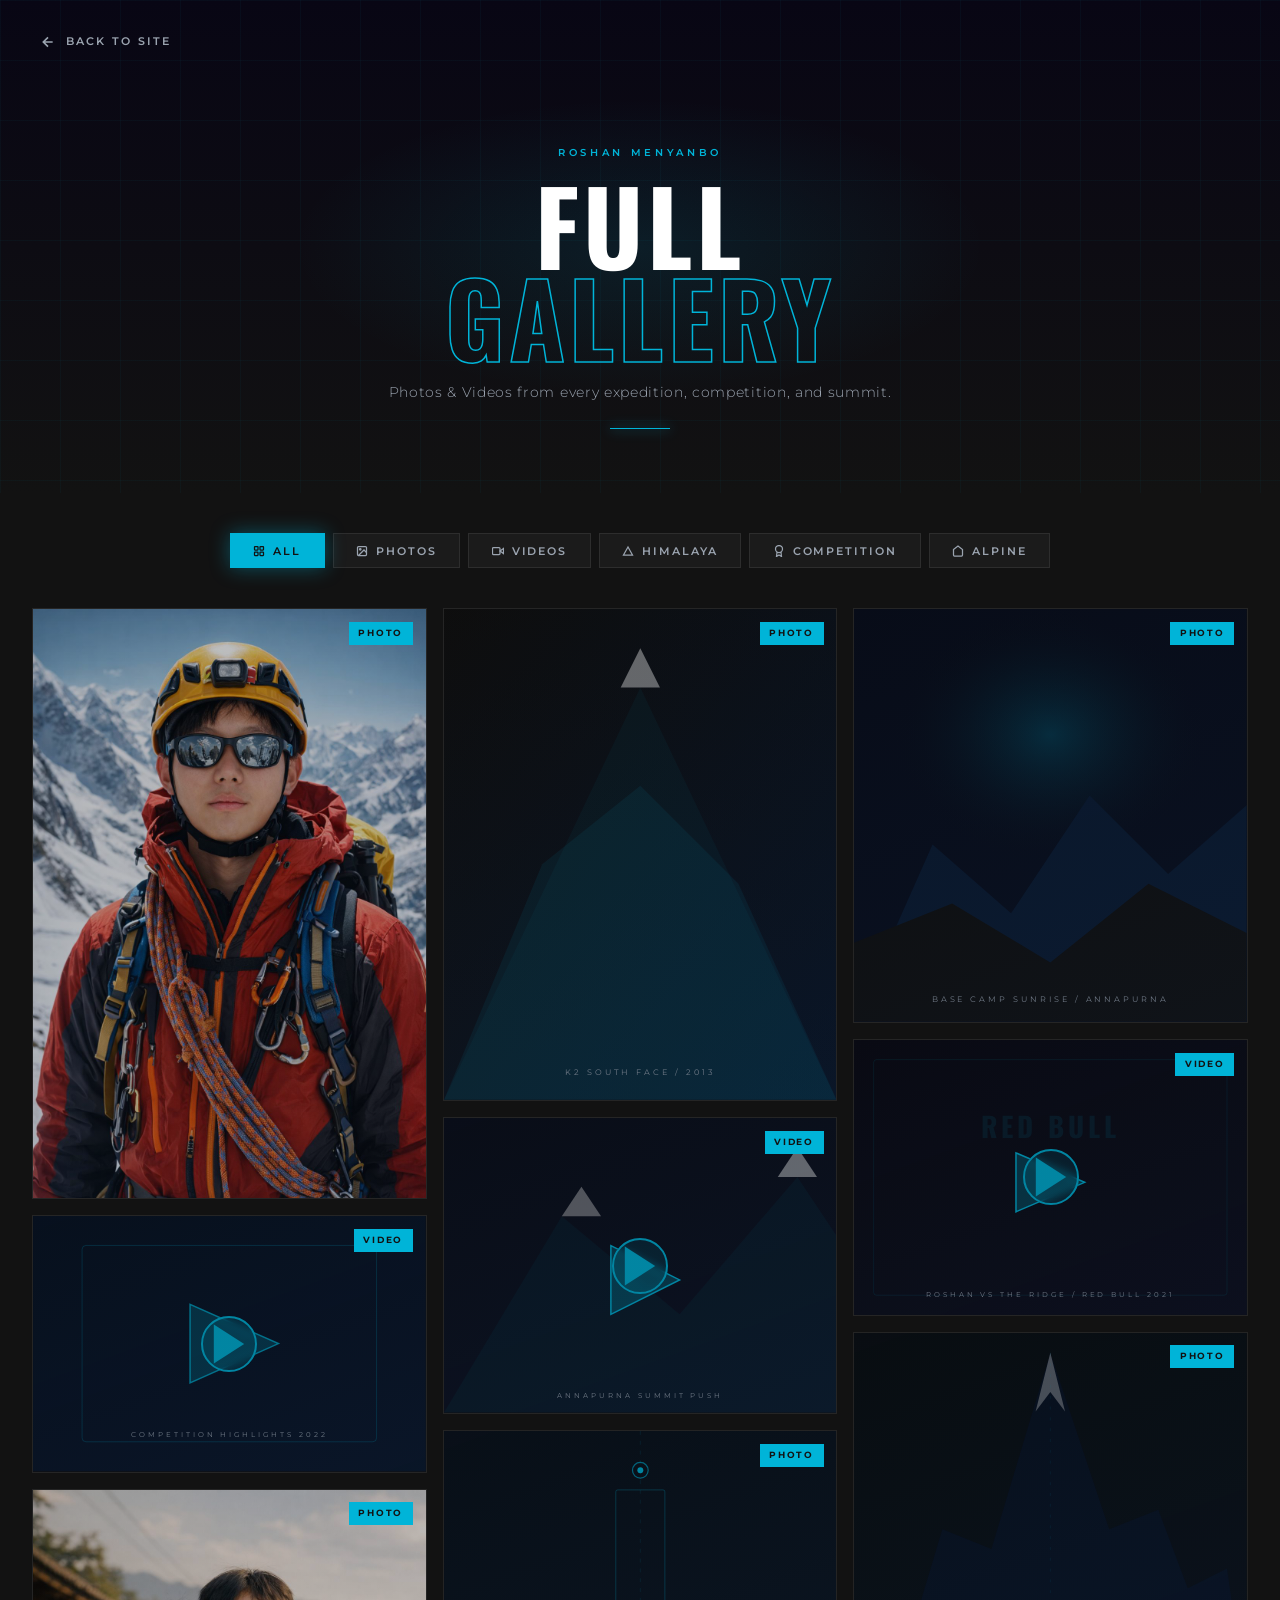
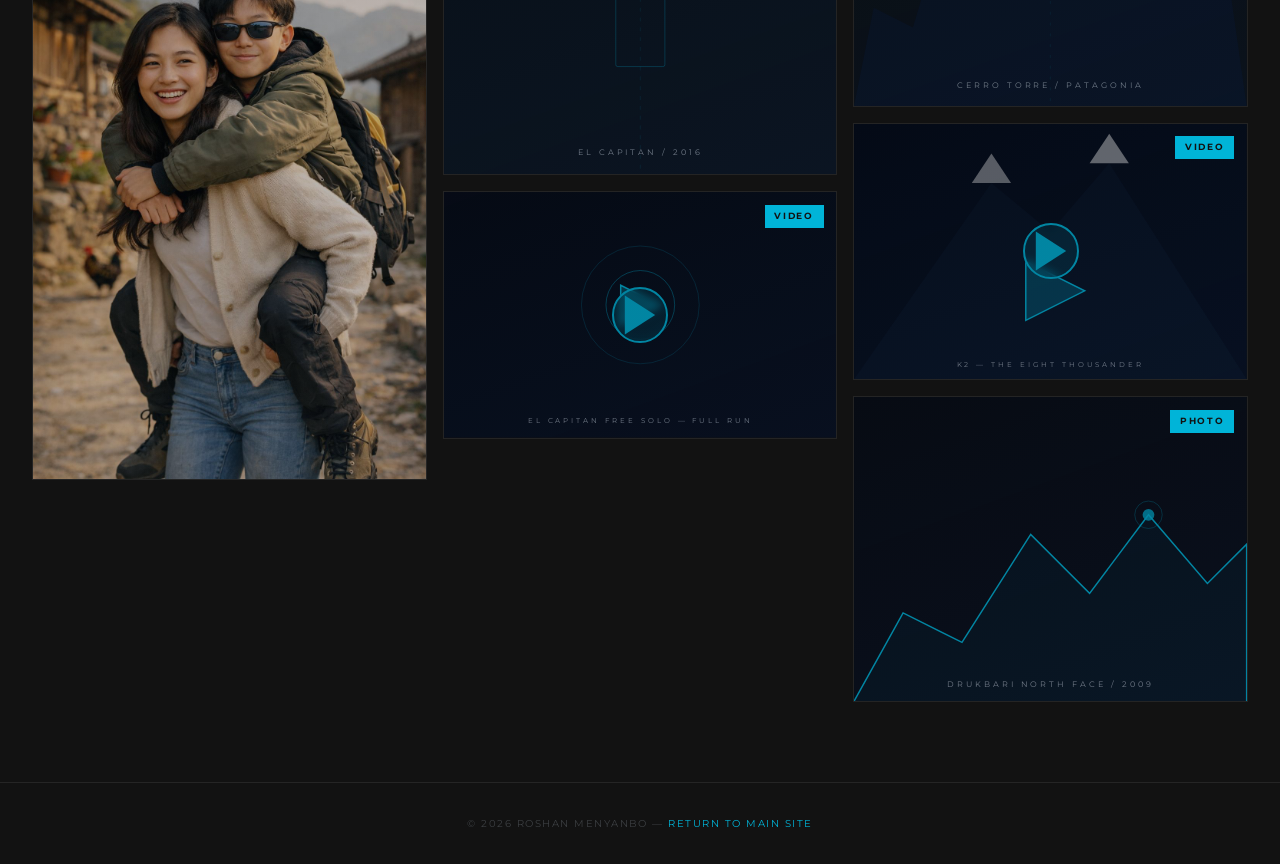
==== gallery.html @ 429a2e1d "Add files via upload" ====
<!DOCTYPE html>
<html lang="en">
<head>
  <meta charset="UTF-8" />
  <meta name="viewport" content="width=device-width, initial-scale=1.0" />
  <title>Full Gallery — Roshan Menyanbo</title>
  <link rel="preconnect" href="https://fonts.googleapis.com" />
  <link rel="preconnect" href="https://fonts.gstatic.com" crossorigin />
  <link href="https://fonts.googleapis.com/css2?family=Oswald:wght@300;400;500;600;700&family=Montserrat:ital,wght@0,300;0,400;0,500;0,600;1,300;1,400&display=swap" rel="stylesheet" />
  <link rel="stylesheet" href="style.css" />
  <style>
    /* Page-level overrides — body already has bg from .gp-body */
    body { margin: 0; background: #121212; }
  </style>
</head>
<body class="gp-body">

  <!-- ========== HERO BAR ========== -->
  <header class="gp-hero">
    <div class="gp-hero__bg"></div>
    <div class="gp-hero__glow"></div>

    <a href="index.html" class="gp-back">
      <svg width="16" height="16" viewBox="0 0 24 24" fill="none" stroke="currentColor" stroke-width="2.5">
        <path d="M19 12H5M12 5l-7 7 7 7"/>
      </svg>
      Back to Site
    </a>

    <div class="gp-hero__eyebrow">Roshan Menyanbo</div>
    <h1 class="gp-hero__title">
      Full<span>Gallery</span>
    </h1>
    <p class="gp-hero__sub">Photos &amp; Videos from every expedition, competition, and summit.</p>
    <div class="gp-divider"></div>
  </header>

  <!-- ========== FILTER TABS ========== -->
  <div class="gp-filters">
    <button class="gp-filter-btn active" data-filter="all">
      <svg width="12" height="12" viewBox="0 0 24 24" fill="none" stroke="currentColor" stroke-width="2.5"><rect x="3" y="3" width="7" height="7" rx="1"/><rect x="14" y="3" width="7" height="7" rx="1"/><rect x="3" y="14" width="7" height="7" rx="1"/><rect x="14" y="14" width="7" height="7" rx="1"/></svg>
      All
    </button>
    <button class="gp-filter-btn" data-filter="photo">
      <svg width="12" height="12" viewBox="0 0 24 24" fill="none" stroke="currentColor" stroke-width="2.5"><rect x="3" y="3" width="18" height="18" rx="2"/><circle cx="8.5" cy="8.5" r="1.5"/><polyline points="21 15 16 10 5 21"/></svg>
      Photos
    </button>
    <button class="gp-filter-btn" data-filter="video">
      <svg width="12" height="12" viewBox="0 0 24 24" fill="none" stroke="currentColor" stroke-width="2.5"><polygon points="23 7 16 12 23 17 23 7"/><rect x="1" y="5" width="15" height="14" rx="2"/></svg>
      Videos
    </button>
    <button class="gp-filter-btn" data-filter="himalaya">
      <svg width="12" height="12" viewBox="0 0 24 24" fill="none" stroke="currentColor" stroke-width="2.5"><polygon points="3 20 12 4 21 20 3 20"/></svg>
      Himalaya
    </button>
    <button class="gp-filter-btn" data-filter="competition">
      <svg width="12" height="12" viewBox="0 0 24 24" fill="none" stroke="currentColor" stroke-width="2.5"><path d="M8.21 13.89L7 23l5-3 5 3-1.21-9.12"/><circle cx="12" cy="8" r="7"/></svg>
      Competition
    </button>
    <button class="gp-filter-btn" data-filter="alpine">
      <svg width="12" height="12" viewBox="0 0 24 24" fill="none" stroke="currentColor" stroke-width="2.5"><path d="M3 9l9-7 9 7v11a2 2 0 0 1-2 2H5a2 2 0 0 1-2-2z"/></svg>
      Alpine
    </button>
  </div>

  <!-- ========== MASONRY GRID ========== -->
  <div class="gp-grid" id="gpGrid">

    <!-- PHOTO 1 — Real image (tall) -->
    <div class="gp-item" data-category="photo himalaya" data-title="High Altitude Portrait" data-sub="Himalayan Expedition, 2023">
      <img src="roshan_climb.jpg" alt="Roshan Menyanbo in full alpine gear, Himalayan backdrop" />
      <div class="gp-item__overlay"></div>
      <div class="gp-item__tag">Photo</div>
      <div class="gp-item__caption">
        <span class="gp-item__caption-title">High Altitude Portrait</span>
        <span class="gp-item__caption-sub">Himalayan Expedition, 2023</span>
      </div>
    </div>

    <!-- VIDEO 1 — Placeholder -->
    <div class="gp-item gp-item--video" data-category="video competition" data-title="Competition Highlights" data-sub="IFSC Circuit, 2022">
      <svg viewBox="0 0 400 260" xmlns="http://www.w3.org/2000/svg">
        <rect width="400" height="260" fill="#0a1628"/>
        <rect x="50" y="30" width="300" height="200" rx="4" fill="none" stroke="#00B4D8" stroke-width="0.8" opacity="0.3"/>
        <polygon points="160,90 160,170 250,130" fill="#00B4D8" opacity="0.25"/>
        <polygon points="160,90 160,170 250,130" fill="none" stroke="#00B4D8" stroke-width="1.5" opacity="0.8"/>
        <text x="200" y="225" text-anchor="middle" fill="#9BA4B0" font-family="Montserrat,sans-serif" font-size="7" letter-spacing="3">COMPETITION HIGHLIGHTS 2022</text>
      </svg>
      <div class="gp-item__play">
        <svg width="20" height="20" viewBox="0 0 24 24" fill="currentColor"><polygon points="5 3 19 12 5 21 5 3"/></svg>
      </div>
      <div class="gp-item__overlay"></div>
      <div class="gp-item__tag">Video</div>
      <div class="gp-item__caption">
        <span class="gp-item__caption-title">Competition Highlights</span>
        <span class="gp-item__caption-sub">IFSC Circuit, 2022</span>
      </div>
    </div>

    <!-- PHOTO 2 — Real image -->
    <div class="gp-item" data-category="photo competition" data-title="The Legend — In Action" data-sub="Mountain Village, 2019">
      <img src="roshan_piggyback.jpg" alt="Roshan riding a competitor in mountain village" />
      <div class="gp-item__overlay"></div>
      <div class="gp-item__tag">Photo</div>
      <div class="gp-item__caption">
        <span class="gp-item__caption-title">The Legend — In Action</span>
        <span class="gp-item__caption-sub">Mountain Village, 2019</span>
      </div>
    </div>

    <!-- PHOTO 3 — SVG Placeholder -->
    <div class="gp-item" data-category="photo himalaya" data-title="K2 South Face" data-sub="Pakistan, 2013">
      <svg viewBox="0 0 400 500" xmlns="http://www.w3.org/2000/svg">
        <defs><linearGradient id="p3g" x1="0%" y1="0%" x2="100%" y2="100%"><stop offset="0%" style="stop-color:#121212"/><stop offset="100%" style="stop-color:#0a1628"/></linearGradient></defs>
        <rect width="400" height="500" fill="url(#p3g)"/>
        <polygon points="0,500 200,80 400,500" fill="#00B4D8" opacity="0.06"/>
        <polygon points="0,500 100,260 200,180 300,280 400,500" fill="#00B4D8" opacity="0.1"/>
        <polygon points="180,80 200,40 220,80" fill="white" opacity="0.5"/>
        <text x="200" y="475" text-anchor="middle" fill="#9BA4B0" font-family="Montserrat,sans-serif" font-size="8" letter-spacing="3">K2 SOUTH FACE / 2013</text>
      </svg>
      <div class="gp-item__overlay"></div>
      <div class="gp-item__tag">Photo</div>
      <div class="gp-item__caption">
        <span class="gp-item__caption-title">K2 South Face</span>
        <span class="gp-item__caption-sub">Pakistan, 2013</span>
      </div>
    </div>

    <!-- VIDEO 2 — Placeholder -->
    <div class="gp-item gp-item--video" data-category="video himalaya" data-title="Annapurna Summit Push" data-sub="Documentary, 2023">
      <svg viewBox="0 0 400 300" xmlns="http://www.w3.org/2000/svg">
        <rect width="400" height="300" fill="#0d1220"/>
        <polygon points="0,300 120,100 240,200 360,60 400,120 400,300" fill="#00B4D8" opacity="0.06"/>
        <polygon points="120,100 140,70 160,100" fill="white" opacity="0.4"/>
        <polygon points="340,60 360,30 380,60" fill="white" opacity="0.5"/>
        <polygon points="170,130 170,200 240,165" fill="#00B4D8" opacity="0.3"/>
        <polygon points="170,130 170,200 240,165" fill="none" stroke="#00B4D8" stroke-width="1.5"/>
        <text x="200" y="285" text-anchor="middle" fill="#9BA4B0" font-family="Montserrat,sans-serif" font-size="7" letter-spacing="3">ANNAPURNA SUMMIT PUSH</text>
      </svg>
      <div class="gp-item__play">
        <svg width="20" height="20" viewBox="0 0 24 24" fill="currentColor"><polygon points="5 3 19 12 5 21 5 3"/></svg>
      </div>
      <div class="gp-item__overlay"></div>
      <div class="gp-item__tag">Video</div>
      <div class="gp-item__caption">
        <span class="gp-item__caption-title">Annapurna Summit Push</span>
        <span class="gp-item__caption-sub">Documentary, 2023</span>
      </div>
    </div>

    <!-- PHOTO 4 -->
    <div class="gp-item" data-category="photo alpine" data-title="El Capitan Free Solo" data-sub="Yosemite, 2016">
      <svg viewBox="0 0 400 350" xmlns="http://www.w3.org/2000/svg">
        <rect width="400" height="350" fill="#0c1520"/>
        <line x1="200" y1="0" x2="200" y2="350" stroke="#00B4D8" stroke-width="0.6" opacity="0.2" stroke-dasharray="4,6"/>
        <rect x="175" y="60" width="50" height="180" rx="2" fill="none" stroke="#00B4D8" stroke-width="0.8" opacity="0.4"/>
        <circle cx="200" cy="40" r="8" fill="none" stroke="#00B4D8" stroke-width="1.2" opacity="0.7"/>
        <circle cx="200" cy="40" r="3" fill="#00B4D8"/>
        <text x="200" y="330" text-anchor="middle" fill="#9BA4B0" font-family="Montserrat,sans-serif" font-size="8" letter-spacing="3">EL CAPITAN / 2016</text>
      </svg>
      <div class="gp-item__overlay"></div>
      <div class="gp-item__tag">Photo</div>
      <div class="gp-item__caption">
        <span class="gp-item__caption-title">El Capitan Free Solo</span>
        <span class="gp-item__caption-sub">Yosemite, 2016</span>
      </div>
    </div>

    <!-- VIDEO 3 -->
    <div class="gp-item gp-item--video" data-category="video alpine" data-title="El Capitan Free Solo — Full Run" data-sub="GoPro Footage, 2016">
      <svg viewBox="0 0 400 250" xmlns="http://www.w3.org/2000/svg">
        <rect width="400" height="250" fill="#080e1c"/>
        <circle cx="200" cy="115" r="60" fill="none" stroke="#00B4D8" stroke-width="0.8" opacity="0.25"/>
        <circle cx="200" cy="115" r="35" fill="none" stroke="#00B4D8" stroke-width="1" opacity="0.4"/>
        <polygon points="180,95 180,135 220,115" fill="#00B4D8" opacity="0.35"/>
        <polygon points="180,95 180,135 220,115" fill="none" stroke="#00B4D8" stroke-width="1.5"/>
        <text x="200" y="235" text-anchor="middle" fill="#9BA4B0" font-family="Montserrat,sans-serif" font-size="7" letter-spacing="3">EL CAPITAN FREE SOLO — FULL RUN</text>
      </svg>
      <div class="gp-item__play">
        <svg width="20" height="20" viewBox="0 0 24 24" fill="currentColor"><polygon points="5 3 19 12 5 21 5 3"/></svg>
      </div>
      <div class="gp-item__overlay"></div>
      <div class="gp-item__tag">Video</div>
      <div class="gp-item__caption">
        <span class="gp-item__caption-title">El Capitan — Full Run</span>
        <span class="gp-item__caption-sub">GoPro Footage, 2016</span>
      </div>
    </div>

    <!-- PHOTO 5 -->
    <div class="gp-item" data-category="photo himalaya" data-title="Base Camp Sunrise" data-sub="Annapurna, 2023">
      <svg viewBox="0 0 400 420" xmlns="http://www.w3.org/2000/svg">
        <defs>
          <radialGradient id="sun" cx="50%" cy="40%" r="40%">
            <stop offset="0%" style="stop-color:#00B4D8;stop-opacity:0.25"/>
            <stop offset="100%" style="stop-color:#121212;stop-opacity:0"/>
          </radialGradient>
        </defs>
        <rect width="400" height="420" fill="#0a1020"/>
        <ellipse cx="200" cy="160" rx="200" ry="160" fill="url(#sun)"/>
        <polygon points="0,420 80,240 160,310 240,190 320,270 400,200 400,420" fill="#0d1f38" opacity="0.9"/>
        <polygon points="0,420 0,340 100,300 200,360 300,280 400,330 400,420" fill="#121212"/>
        <text x="200" y="400" text-anchor="middle" fill="#9BA4B0" font-family="Montserrat,sans-serif" font-size="8" letter-spacing="3">BASE CAMP SUNRISE / ANNAPURNA</text>
      </svg>
      <div class="gp-item__overlay"></div>
      <div class="gp-item__tag">Photo</div>
      <div class="gp-item__caption">
        <span class="gp-item__caption-title">Base Camp Sunrise</span>
        <span class="gp-item__caption-sub">Annapurna, 2023</span>
      </div>
    </div>

    <!-- VIDEO 4 -->
    <div class="gp-item gp-item--video" data-category="video competition" data-title="Roshan vs The Ridge" data-sub="Red Bull Climbing, 2021">
      <svg viewBox="0 0 400 280" xmlns="http://www.w3.org/2000/svg">
        <rect width="400" height="280" fill="#0d0e1a"/>
        <rect x="20" y="20" width="360" height="240" rx="3" fill="none" stroke="#00B4D8" stroke-width="0.6" opacity="0.2"/>
        <text x="200" y="100" text-anchor="middle" fill="#00B4D8" font-family="Oswald,sans-serif" font-size="28" font-weight="700" opacity="0.12" letter-spacing="4">RED BULL</text>
        <polygon points="165,115 165,175 235,145" fill="#00B4D8" opacity="0.3"/>
        <polygon points="165,115 165,175 235,145" fill="none" stroke="#00B4D8" stroke-width="1.5"/>
        <text x="200" y="262" text-anchor="middle" fill="#9BA4B0" font-family="Montserrat,sans-serif" font-size="7" letter-spacing="3">ROSHAN VS THE RIDGE / RED BULL 2021</text>
      </svg>
      <div class="gp-item__play">
        <svg width="20" height="20" viewBox="0 0 24 24" fill="currentColor"><polygon points="5 3 19 12 5 21 5 3"/></svg>
      </div>
      <div class="gp-item__overlay"></div>
      <div class="gp-item__tag">Video</div>
      <div class="gp-item__caption">
        <span class="gp-item__caption-title">Roshan vs The Ridge</span>
        <span class="gp-item__caption-sub">Red Bull Climbing, 2021</span>
      </div>
    </div>

    <!-- PHOTO 6 -->
    <div class="gp-item" data-category="photo competition" data-title="Cerro Torre — West Face" data-sub="Patagonia, 2019">
      <svg viewBox="0 0 400 380" xmlns="http://www.w3.org/2000/svg">
        <rect width="400" height="380" fill="#0c1218"/>
        <path d="M200,20 L260,200 L310,180 L340,260 L380,240 L400,380 L0,380 L20,280 L60,300 L90,200 L140,220 Z" fill="#0a1628" opacity="0.9"/>
        <polyline points="200,20 185,80 200,60 215,80 200,20" fill="white" opacity="0.35"/>
        <line x1="200" y1="20" x2="200" y2="380" stroke="#00B4D8" stroke-width="1" opacity="0.1" stroke-dasharray="3,8"/>
        <text x="200" y="362" text-anchor="middle" fill="#9BA4B0" font-family="Montserrat,sans-serif" font-size="8" letter-spacing="3">CERRO TORRE / PATAGONIA</text>
      </svg>
      <div class="gp-item__overlay"></div>
      <div class="gp-item__tag">Photo</div>
      <div class="gp-item__caption">
        <span class="gp-item__caption-title">Cerro Torre — West Face</span>
        <span class="gp-item__caption-sub">Patagonia, 2019</span>
      </div>
    </div>

    <!-- VIDEO 5 -->
    <div class="gp-item gp-item--video" data-category="video himalaya" data-title="K2 — The Eight Thousander" data-sub="National Geographic, 2013">
      <svg viewBox="0 0 400 260" xmlns="http://www.w3.org/2000/svg">
        <rect width="400" height="260" fill="#060e1e"/>
        <polygon points="0,260 140,60 200,110 260,40 400,260" fill="#0a1628" opacity="0.8"/>
        <polygon points="120,60 140,30 160,60" fill="white" opacity="0.45"/>
        <polygon points="240,40 260,10 280,40" fill="white" opacity="0.5"/>
        <polygon points="175,140 175,200 235,170" fill="#00B4D8" opacity="0.3"/>
        <polygon points="175,140 175,200 235,170" fill="none" stroke="#00B4D8" stroke-width="1.5"/>
        <text x="200" y="248" text-anchor="middle" fill="#9BA4B0" font-family="Montserrat,sans-serif" font-size="7" letter-spacing="3">K2 — THE EIGHT THOUSANDER</text>
      </svg>
      <div class="gp-item__play">
        <svg width="20" height="20" viewBox="0 0 24 24" fill="currentColor"><polygon points="5 3 19 12 5 21 5 3"/></svg>
      </div>
      <div class="gp-item__overlay"></div>
      <div class="gp-item__tag">Video</div>
      <div class="gp-item__caption">
        <span class="gp-item__caption-title">K2 — The Eight Thousander</span>
        <span class="gp-item__caption-sub">National Geographic, 2013</span>
      </div>
    </div>

    <!-- PHOTO 7 -->
    <div class="gp-item" data-category="photo alpine" data-title="Drukbari North Face" data-sub="Bhutan Himalayas, 2009">
      <svg viewBox="0 0 400 310" xmlns="http://www.w3.org/2000/svg">
        <rect width="400" height="310" fill="#0a0f1a"/>
        <polyline points="0,310 50,220 110,250 180,140 240,200 300,120 360,190 400,150 400,310" stroke="#00B4D8" stroke-width="1.5" fill="rgba(0,180,216,0.05)"/>
        <circle cx="300" cy="120" r="6" fill="#00B4D8" opacity="0.8"/>
        <circle cx="300" cy="120" r="14" fill="none" stroke="#00B4D8" stroke-width="0.8" opacity="0.35"/>
        <text x="200" y="295" text-anchor="middle" fill="#9BA4B0" font-family="Montserrat,sans-serif" font-size="8" letter-spacing="3">DRUKBARI NORTH FACE / 2009</text>
      </svg>
      <div class="gp-item__overlay"></div>
      <div class="gp-item__tag">Photo</div>
      <div class="gp-item__caption">
        <span class="gp-item__caption-title">Drukbari North Face</span>
        <span class="gp-item__caption-sub">Bhutan Himalayas, 2009</span>
      </div>
    </div>

  </div><!-- /gp-grid -->

  <!-- LIGHTBOX (injected by JS) -->

  <!-- FOOTER -->
  <footer class="gp-footer">
    <span>© 2026 Roshan Menyanbo — </span>
    <a href="index.html">Return to Main Site</a>
  </footer>

  <script>
  (function () {
    "use strict";

    /* ---- FILTER TABS ---- */
    const filterBtns = document.querySelectorAll(".gp-filter-btn");
    const items      = document.querySelectorAll(".gp-item");

    filterBtns.forEach(btn => {
      btn.addEventListener("click", () => {
        filterBtns.forEach(b => b.classList.remove("active"));
        btn.classList.add("active");

        const filter = btn.dataset.filter;

        items.forEach(item => {
          const cats = item.dataset.category || "";
          if (filter === "all" || cats.includes(filter)) {
            item.classList.remove("hidden");
          } else {
            item.classList.add("hidden");
          }
        });
      });
    });

    /* ---- LIGHTBOX ---- */
    let currentIndex = 0;
    let visibleItems = [];

    function openLightbox(index) {
      visibleItems = Array.from(document.querySelectorAll(".gp-item:not(.hidden)"));
      currentIndex = index;
      renderLightbox();
    }

    function renderLightbox() {
      // Remove existing
      const existing = document.getElementById("gpLightbox");
      if (existing) existing.remove();

      const item  = visibleItems[currentIndex];
      const title = item.dataset.title || "";
      const sub   = item.dataset.sub   || "";
      const img   = item.querySelector("img");
      const isVid = item.classList.contains("gp-item--video");

      const box = document.createElement("div");
      box.className = "gp-lightbox";
      box.id = "gpLightbox";

      // Close btn
      const closeBtn = document.createElement("button");
      closeBtn.className = "gp-lightbox__close";
      closeBtn.innerHTML = "&#x2715;";
      closeBtn.addEventListener("click", closeLightbox);
      box.appendChild(closeBtn);

      // Media
      if (img && !isVid) {
        const media = document.createElement("img");
        media.src = img.src;
        media.alt = img.alt;
        media.className = "gp-lightbox__media";
        box.appendChild(media);
      } else {
        // Video placeholder — show SVG clone with bigger play button
        const svgEl = item.querySelector("svg");
        const wrap  = document.createElement("div");
        wrap.style.cssText = `
          position:relative; max-width:85vw;
          border:1px solid rgba(0,180,216,0.3);
          box-shadow:0 0 80px rgba(0,180,216,0.15);
        `;
        if (svgEl) {
          const clone = svgEl.cloneNode(true);
          clone.style.cssText = "display:block;width:100%;height:auto;max-height:65vh;";
          wrap.appendChild(clone);
        }
        const playOverlay = document.createElement("div");
        playOverlay.style.cssText = `
          position:absolute;inset:0;
          display:flex;align-items:center;justify-content:center;
        `;
        playOverlay.innerHTML = `
          <div style="
            width:72px;height:72px;border-radius:50%;
            background:rgba(0,180,216,0.15);
            border:2px solid #00B4D8;
            display:flex;align-items:center;justify-content:center;
            color:#00B4D8;
            box-shadow:0 0 40px rgba(0,180,216,0.4);
          ">
            <svg width="26" height="26" viewBox="0 0 24 24" fill="currentColor">
              <polygon points="5 3 19 12 5 21 5 3"/>
            </svg>
          </div>
        `;
        wrap.appendChild(playOverlay);
        const notice = document.createElement("p");
        notice.style.cssText = `
          text-align:center;padding:0.8rem;
          font-family:'Montserrat',sans-serif;font-size:0.65rem;
          font-weight:600;letter-spacing:0.2em;text-transform:uppercase;
          color:rgba(0,180,216,0.6);
          background:rgba(8,6,22,0.9);
          border-top:1px solid rgba(0,180,216,0.15);
        `;
        notice.textContent = "Video preview — full video available on YouTube";
        wrap.appendChild(notice);
        box.appendChild(wrap);
      }

      // Meta
      const meta = document.createElement("div");
      meta.className = "gp-lightbox__meta";
      meta.innerHTML = `
        <div class="gp-lightbox__title">${title}</div>
        <div class="gp-lightbox__sub">${sub}</div>
      `;
      box.appendChild(meta);

      // Hint
      const hint = document.createElement("p");
      hint.className = "gp-lightbox__hint";
      hint.textContent = `${currentIndex + 1} / ${visibleItems.length} — Click outside or press Esc to close`;
      box.appendChild(hint);

      // Prev/Next
      if (visibleItems.length > 1) {
        const prev = document.createElement("button");
        prev.className = "gp-lightbox__nav gp-lightbox__nav--prev";
        prev.innerHTML = `<svg width="20" height="20" viewBox="0 0 24 24" fill="none" stroke="currentColor" stroke-width="2.5"><path d="M15 18l-6-6 6-6"/></svg>`;
        prev.addEventListener("click", e => { e.stopPropagation(); navigate(-1); });
        box.appendChild(prev);

        const next = document.createElement("button");
        next.className = "gp-lightbox__nav gp-lightbox__nav--next";
        next.innerHTML = `<svg width="20" height="20" viewBox="0 0 24 24" fill="none" stroke="currentColor" stroke-width="2.5"><path d="M9 18l6-6-6-6"/></svg>`;
        next.addEventListener("click", e => { e.stopPropagation(); navigate(1); });
        box.appendChild(next);
      }

      // Click outside to close
      box.addEventListener("click", e => { if (e.target === box) closeLightbox(); });

      document.body.appendChild(box);
      document.body.style.overflow = "hidden";
    }

    function navigate(dir) {
      currentIndex = (currentIndex + dir + visibleItems.length) % visibleItems.length;
      renderLightbox();
    }

    function closeLightbox() {
      const box = document.getElementById("gpLightbox");
      if (!box) return;
      box.style.opacity = "0";
      box.style.transition = "opacity 0.25s ease";
      setTimeout(() => { box.remove(); document.body.style.overflow = ""; }, 260);
    }

    // Keyboard nav
    document.addEventListener("keydown", e => {
      const box = document.getElementById("gpLightbox");
      if (!box) return;
      if (e.key === "Escape")      closeLightbox();
      if (e.key === "ArrowRight")  navigate(1);
      if (e.key === "ArrowLeft")   navigate(-1);
    });

    // Attach click to all items
    items.forEach((item, idx) => {
      item.addEventListener("click", () => {
        const visible = Array.from(document.querySelectorAll(".gp-item:not(.hidden)"));
        const visIdx  = visible.indexOf(item);
        openLightbox(visIdx);
      });
    });

    /* ---- SCROLL REVEAL ---- */
    const observer = new IntersectionObserver(
      entries => entries.forEach(e => {
        if (e.isIntersecting) {
          e.target.style.opacity = "1";
          e.target.style.transform = "translateY(0)";
          observer.unobserve(e.target);
        }
      }),
      { threshold: 0.08, rootMargin: "0px 0px -40px 0px" }
    );

    items.forEach((item, i) => {
      item.style.opacity    = "0";
      item.style.transform  = "translateY(28px)";
      item.style.transition = `opacity 0.7s cubic-bezier(0.16,1,0.3,1) ${(i % 6) * 0.06}s, transform 0.7s cubic-bezier(0.16,1,0.3,1) ${(i % 6) * 0.06}s`;
      observer.observe(item);
    });

  })();
  </script>

</body>
</html>
---- style.css ----
/* ================================================================
   ROSHAN MENYANBO — Deep Summit Style Guide
   #121212 obsidian | #FFFFFF white | #00B4D8 ice blue | #9BA4B0 gray
   Fonts: Oswald (headings) | Montserrat (body)
   ================================================================ */

/* ---------- RESET & BASE ---------- */
*, *::before, *::after { box-sizing: border-box; margin: 0; padding: 0; }

:root {
  --obsidian:     #121212;
  --charcoal:     #1c1c1c;
  --navy-deep:    #0a1628;
  --navy-mid:     #0d1f38;
  --white:        #FFFFFF;
  --ice:          #00B4D8;
  --ice-dim:      rgba(0, 180, 216, 0.6);
  --ice-glow:     rgba(0, 180, 216, 0.18);
  --ice-border:   rgba(0, 180, 216, 0.25);
  --gray:         #9BA4B0;
  --gray-dim:     rgba(155, 164, 176, 0.4);

  --surface-1:    rgba(255,255,255,0.04);
  --surface-2:    rgba(255,255,255,0.07);
  --border-line:  rgba(255,255,255,0.08);

  --font-display: 'Oswald', sans-serif;
  --font-body:    'Montserrat', sans-serif;

  --ease-out: cubic-bezier(0.16, 1, 0.3, 1);
  --ease-in-out: cubic-bezier(0.65, 0, 0.35, 1);
}

html { scroll-behavior: smooth; font-size: 16px; }

body {
  background: var(--obsidian);
  color: var(--white);
  font-family: var(--font-body);
  line-height: 1.7;
  overflow-x: hidden;
}

::-webkit-scrollbar { width: 3px; }
::-webkit-scrollbar-track { background: var(--obsidian); }
::-webkit-scrollbar-thumb { background: var(--ice); border-radius: 2px; }

/* ---------- REUSABLE ---------- */
.container {
  max-width: 1200px;
  margin: 0 auto;
  padding: 0 2.5rem;
}

.section { padding: 7rem 0; position: relative; }

.section-eyebrow {
  font-family: var(--font-body);
  font-size: 0.65rem;
  font-weight: 600;
  text-transform: uppercase;
  letter-spacing: 0.35em;
  color: var(--ice);
  margin-bottom: 0.9rem;
}

.section-heading {
  font-family: var(--font-display);
  font-size: clamp(2.6rem, 5.5vw, 4.5rem);
  font-weight: 600;
  line-height: 1.05;
  text-transform: uppercase;
  letter-spacing: 0.02em;
  color: var(--white);
  margin-bottom: 1.8rem;
}

.section-heading em {
  font-style: italic;
  color: var(--ice);
  font-weight: 300;
}

.section-header { margin-bottom: 4rem; }

/* ---------- BUTTONS ---------- */
.btn {
  display: inline-flex;
  align-items: center;
  gap: 0.6rem;
  padding: 0.85rem 2rem;
  font-family: var(--font-body);
  font-size: 0.75rem;
  font-weight: 600;
  text-transform: uppercase;
  letter-spacing: 0.15em;
  text-decoration: none;
  cursor: pointer;
  border: none;
  position: relative;
  overflow: hidden;
  transition: all 0.35s var(--ease-out);
}

/* Ice Blue primary */
.btn--primary {
  background: var(--ice);
  color: var(--obsidian);
  clip-path: polygon(0 0, calc(100% - 10px) 0, 100% 10px, 100% 100%, 10px 100%, 0 calc(100% - 10px));
}

.btn--primary::before {
  content: '';
  position: absolute; inset: 0;
  background: rgba(255,255,255,0.15);
  transform: translateX(-110%) skewX(-20deg);
  transition: transform 0.5s var(--ease-out);
}

.btn--primary:hover {
  box-shadow: 0 0 28px rgba(0,180,216,0.55), 0 0 60px rgba(0,180,216,0.2);
  transform: translateY(-2px);
}

.btn--primary:hover::before { transform: translateX(110%) skewX(-20deg); }

/* Ghost / border trace */
.btn--ghost {
  background: transparent;
  color: var(--white);
  border: 1px solid var(--ice-border);
  clip-path: polygon(0 0, calc(100% - 10px) 0, 100% 10px, 100% 100%, 10px 100%, 0 calc(100% - 10px));
}

.btn--ghost::after {
  content: '';
  position: absolute;
  inset: 0;
  border: 1px solid var(--ice);
  clip-path: polygon(0 0, calc(100% - 10px) 0, 100% 10px, 100% 100%, 10px 100%, 0 calc(100% - 10px));
  opacity: 0;
  transition: opacity 0.3s ease;
}

.btn--ghost:hover {
  color: var(--ice);
  box-shadow: 0 0 20px var(--ice-glow);
}
.btn--ghost:hover::after { opacity: 1; }

.btn--full { width: 100%; justify-content: center; }

/* ================================================================
   NAV
   ================================================================ */
.nav {
  position: fixed; top: 0; left: 0; right: 0;
  z-index: 1000;
  display: flex; align-items: center; justify-content: space-between;
  padding: 1.6rem 3.5rem;
  transition: all 0.4s var(--ease-out);
}

.nav.scrolled {
  background: rgba(12, 12, 12, 0.88);
  backdrop-filter: blur(16px);
  padding: 1rem 3.5rem;
  border-bottom: 1px solid var(--border-line);
}

.nav__logo {
  font-family: var(--font-display);
  font-size: 1.8rem;
  font-weight: 700;
  letter-spacing: 0.12em;
  color: var(--ice);
  cursor: pointer;
  text-shadow: 0 0 20px var(--ice-glow);
}

.nav__links {
  display: flex; list-style: none; gap: 2.8rem;
}

.nav__links a {
  font-family: var(--font-body);
  font-size: 0.7rem;
  font-weight: 500;
  text-transform: uppercase;
  letter-spacing: 0.18em;
  color: var(--gray);
  text-decoration: none;
  position: relative;
  transition: color 0.25s ease;
}

.nav__links a::after {
  content: '';
  position: absolute; bottom: -5px; left: 0;
  width: 0; height: 1px;
  background: var(--ice);
  transition: width 0.3s var(--ease-out);
  box-shadow: 0 0 8px var(--ice);
}

.nav__links a:hover { color: var(--white); }
.nav__links a:hover::after { width: 100%; }

.nav__hamburger {
  display: none; flex-direction: column; gap: 5px;
  background: none; border: none; cursor: pointer; padding: 4px; z-index: 10;
}

.nav__hamburger span {
  display: block; width: 24px; height: 2px;
  background: var(--white);
  transition: all 0.3s ease;
}

/* ================================================================
   MOBILE MENU — Glassmorphism
   ================================================================ */
.mobile-menu {
  display: none;
  position: fixed; inset: 0; z-index: 999;
  background: rgba(10, 10, 18, 0.75);
  backdrop-filter: blur(24px) saturate(1.5);
  -webkit-backdrop-filter: blur(24px) saturate(1.5);
  flex-direction: column;
  align-items: center; justify-content: center;
  opacity: 0; pointer-events: none;
  transition: opacity 0.4s ease;
  border: 1px solid var(--border-line);
}

.mobile-menu.open { opacity: 1; pointer-events: all; }

.mobile-menu__close {
  position: absolute; top: 2rem; right: 2.5rem;
  background: none; border: none;
  color: var(--gray); font-size: 1.5rem;
  cursor: pointer; transition: color 0.2s ease;
}
.mobile-menu__close:hover { color: var(--ice); }

.mobile-menu ul { list-style: none; text-align: center; }

.mobile-menu ul li { margin: 1.2rem 0; opacity: 0; transform: translateY(20px); transition: all 0.4s ease; }
.mobile-menu.open ul li { opacity: 1; transform: translateY(0); }
.mobile-menu.open ul li:nth-child(1) { transition-delay: 0.05s; }
.mobile-menu.open ul li:nth-child(2) { transition-delay: 0.10s; }
.mobile-menu.open ul li:nth-child(3) { transition-delay: 0.15s; }
.mobile-menu.open ul li:nth-child(4) { transition-delay: 0.20s; }
.mobile-menu.open ul li:nth-child(5) { transition-delay: 0.25s; }

.mobile-menu a {
  font-family: var(--font-display);
  font-size: 3rem; font-weight: 600;
  text-transform: uppercase;
  color: var(--white);
  text-decoration: none;
  letter-spacing: 0.06em;
  transition: color 0.2s ease, text-shadow 0.2s ease;
}

.mobile-menu a:hover {
  color: var(--ice);
  text-shadow: 0 0 30px var(--ice-glow);
}

.mobile-menu__tagline {
  position: absolute; bottom: 3rem;
  font-family: var(--font-body);
  font-size: 0.7rem;
  text-transform: uppercase;
  letter-spacing: 0.3em;
  color: var(--gray-dim);
}

/* ================================================================
   HERO
   ================================================================ */
.hero {
  position: relative;
  height: 100vh; min-height: 720px;
  display: flex; align-items: center; justify-content: center;
  overflow: hidden;
  background: var(--obsidian);
}

/* Parallax mountain layers */
.hero__parallax {
  position: absolute; inset: 0; z-index: 0;
}

.parallax-layer {
  position: absolute; inset: -15% 0 -15%;
  background-size: cover;
  background-position: center bottom;
  background-repeat: no-repeat;
  will-change: transform;
}

.parallax-layer--far {
  background-image: url("data:image/svg+xml,%3Csvg xmlns='http://www.w3.org/2000/svg' viewBox='0 0 1440 900' preserveAspectRatio='xMidYMid slice'%3E%3Crect width='1440' height='900' fill='%23080614'/%3E%3Cpolygon points='0,900 180,280 360,580 560,160 780,460 1000,120 1200,380 1440,220 1440,900' fill='%230a1628'/%3E%3C/svg%3E");
}

.parallax-layer--mid {
  background-image: url("data:image/svg+xml,%3Csvg xmlns='http://www.w3.org/2000/svg' viewBox='0 0 1440 900' preserveAspectRatio='xMidYMid slice'%3E%3Cpolygon points='0,900 100,520 280,380 480,620 680,320 880,560 1080,260 1300,460 1440,360 1440,900' fill='%230d1f38' opacity='0.9'/%3E%3Cpolygon points='540,160 560,125 580,160' fill='%23ffffff' opacity='0.6'/%3E%3Cpolygon points='960,120 980,80 1000,120' fill='%23ffffff' opacity='0.7'/%3E%3C/svg%3E");
}

.parallax-layer--near {
  background-image: url("data:image/svg+xml,%3Csvg xmlns='http://www.w3.org/2000/svg' viewBox='0 0 1440 900' preserveAspectRatio='xMidYMid slice'%3E%3Cpolygon points='0,900 0,680 140,580 340,700 540,530 740,660 940,500 1140,680 1340,560 1440,630 1440,900' fill='%23121212'/%3E%3C/svg%3E");
}

/* Dark overlay */
.hero__overlay {
  position: absolute; inset: 0; z-index: 1;
  background: linear-gradient(
    180deg,
    rgba(12,12,18,0.55) 0%,
    rgba(12,12,18,0.35) 50%,
    rgba(12,12,18,0.75) 100%
  );
}

/* Canvas */
.hero__canvas {
  position: absolute; inset: 0; z-index: 2;
  pointer-events: none;
}

/* Grid overlay */
.hero__grid {
  position: absolute; inset: 0; z-index: 3;
  background-image:
    linear-gradient(rgba(0,180,216,0.04) 1px, transparent 1px),
    linear-gradient(90deg, rgba(0,180,216,0.04) 1px, transparent 1px);
  background-size: 70px 70px;
}

/* Hero radial glow */
.hero::after {
  content: '';
  position: absolute; top: 38%; left: 50%;
  transform: translate(-50%, -50%);
  width: 800px; height: 500px;
  background: radial-gradient(ellipse, rgba(0,180,216,0.1) 0%, transparent 65%);
  z-index: 3; pointer-events: none;
}

.hero__content {
  position: relative; z-index: 5;
  text-align: center;
  padding: 0 2rem;
}

.hero__eyebrow {
  display: flex; align-items: center; justify-content: center;
  gap: 1rem; margin-bottom: 1.2rem;
}

.eyebrow__line {
  display: block; width: 40px; height: 1px;
  background: var(--ice);
  box-shadow: 0 0 8px var(--ice);
}

.eyebrow__text {
  font-family: var(--font-body);
  font-size: 0.65rem; font-weight: 600;
  text-transform: uppercase; letter-spacing: 0.35em;
  color: var(--ice);
}

.hero__name {
  font-family: var(--font-display);
  font-size: clamp(5.5rem, 15vw, 14rem);
  font-weight: 700;
  line-height: 0.9;
  text-transform: uppercase;
  letter-spacing: 0.02em;
  display: flex; flex-direction: column;
  gap: 0.05em;
}

.name-line { display: block; color: var(--white); }

.name-line--outline {
  color: transparent;
  -webkit-text-stroke: 1.5px var(--ice);
  text-shadow: 0 0 40px rgba(0,180,216,0.3);
}

.hero__sub {
  font-family: var(--font-body);
  font-size: clamp(0.95rem, 2.2vw, 1.2rem);
  font-weight: 300;
  color: var(--gray);
  margin-top: 1.4rem;
  letter-spacing: 0.02em;
}

.hero__sub em { color: var(--white); font-style: italic; }

.hero__stats {
  display: flex; align-items: center; justify-content: center;
  gap: 2.5rem; margin-top: 2.8rem;
}

.stat-block { text-align: center; }

.stat-block__num {
  display: block;
  font-family: var(--font-display);
  font-size: clamp(2.2rem, 5vw, 3.8rem);
  font-weight: 700;
  color: var(--ice);
  line-height: 1;
  text-shadow: 0 0 20px var(--ice-glow);
}

.stat-block__label {
  display: block;
  font-family: var(--font-body);
  font-size: 0.6rem; font-weight: 600;
  text-transform: uppercase; letter-spacing: 0.22em;
  color: var(--gray);
  margin-top: 0.3rem;
}

.stat-block__sep {
  width: 1px; height: 45px;
  background: linear-gradient(to bottom, transparent, var(--ice-dim), transparent);
}

.hero__ctas {
  display: flex; align-items: center; justify-content: center;
  gap: 1.2rem; margin-top: 2.8rem;
}

.hero__scroll {
  position: absolute; bottom: 2rem; left: 50%;
  transform: translateX(-50%);
  display: flex; flex-direction: column; align-items: center;
  gap: 0.5rem; z-index: 5;
}

.scroll-track {
  width: 1px; height: 55px;
  background: linear-gradient(to bottom, var(--ice), transparent);
  animation: scrollDrop 2s ease infinite;
  box-shadow: 0 0 8px var(--ice);
}

.hero__scroll span {
  font-family: var(--font-body);
  font-size: 0.55rem; font-weight: 600;
  text-transform: uppercase; letter-spacing: 0.3em;
  color: var(--gray);
}

/* ================================================================
   ABOUT
   ================================================================ */
.about {
  background: var(--charcoal);
  border-top: 1px solid var(--border-line);
}

.about::before {
  content: '';
  position: absolute; top: 0; left: 0; right: 0; height: 1px;
  background: linear-gradient(90deg, transparent, var(--ice), transparent);
}

.about__grid {
  display: grid;
  grid-template-columns: 1fr 1.4fr;
  gap: 5rem;
  align-items: center;
}

.about__img-wrap { position: relative; }

.about__img-frame {
  position: relative;
  border: 1px solid var(--ice-border);
  overflow: hidden;
}

.about__img-frame img {
  display: block; width: 100%; height: 560px;
  object-fit: cover; object-position: center top;
  transition: transform 0.8s var(--ease-out);
}

.about__img-frame:hover img { transform: scale(1.04); }

/* Dark overlay on image (30-40% opacity) */
.about__img-overlay {
  position: absolute; inset: 0;
  background: linear-gradient(
    160deg,
    rgba(0, 20, 40, 0.35) 0%,
    rgba(0, 0, 0, 0.38) 100%
  );
  pointer-events: none;
}

.about__badge {
  position: absolute; bottom: -1.4rem; right: -1.4rem;
  background: var(--ice);
  padding: 1rem 1.5rem;
  text-align: center;
  font-family: var(--font-body);
  color: var(--obsidian);
  box-shadow: 0 0 30px rgba(0,180,216,0.5);
  z-index: 2;
}

.about__badge span {
  display: block; font-size: 0.55rem;
  font-weight: 700; letter-spacing: 0.3em;
  text-transform: uppercase; opacity: 0.7;
}

.about__badge strong { font-size: 1.6rem; font-weight: 700; }

/* Corner accent line */
.about__img-accent {
  position: absolute; top: -8px; left: -8px;
  width: 60px; height: 60px;
  border-top: 2px solid var(--ice);
  border-left: 2px solid var(--ice);
  box-shadow: -2px -2px 12px var(--ice-glow);
  pointer-events: none;
}

.about__lead {
  font-size: 1.05rem; font-weight: 400;
  color: var(--white);
  margin-bottom: 1.2rem; line-height: 1.8;
}

.about__body {
  font-size: 0.92rem; font-weight: 300;
  color: var(--gray);
  margin-bottom: 1.2rem; line-height: 1.85;
}

.credentials {
  margin-top: 2rem;
  display: flex; flex-direction: column; gap: 0.75rem;
}

.credential {
  display: flex; align-items: center; gap: 0.75rem;
  font-family: var(--font-body);
  font-size: 0.72rem; font-weight: 500;
  color: var(--gray);
  letter-spacing: 0.05em;
}

.credential svg { color: var(--ice); flex-shrink: 0; }

/* ================================================================
   THE LEGEND
   ================================================================ */
.legend {
  background: var(--navy-deep);
  border-top: 1px solid var(--border-line);
  overflow: hidden;
}

.legend::before {
  content: '';
  position: absolute; top: 0; left: 0; right: 0; height: 1px;
  background: linear-gradient(90deg, transparent, var(--ice), transparent);
}

.legend__bg-accent {
  position: absolute; top: -100px; left: 50%;
  transform: translateX(-50%);
  width: 600px; height: 600px;
  background: radial-gradient(ellipse, rgba(0,180,216,0.07) 0%, transparent 70%);
  pointer-events: none;
}

.legend__inner { text-align: center; margin-bottom: 3rem; }

.legend__icon {
  width: 60px; height: 60px;
  margin: 0 auto 1.5rem;
}

.legend__heading { max-width: 700px; margin: 0 auto 0; }

.legend__card {
  position: relative;
  background: rgba(0,180,216,0.04);
  border: 1px solid var(--ice-border);
  padding: 3rem;
  margin: 0 auto 3.5rem;
  max-width: 860px;
}

.legend__card::before {
  content: '';
  position: absolute; inset: 0;
  background: linear-gradient(135deg, rgba(0,180,216,0.05), transparent);
  pointer-events: none;
}

/* Glowing corner accents */
.legend__card::after {
  content: '';
  position: absolute; top: -1px; left: -1px;
  width: 40px; height: 40px;
  border-top: 2px solid var(--ice);
  border-left: 2px solid var(--ice);
  box-shadow: -2px -2px 12px var(--ice-glow);
}

.legend__quote-mark {
  font-family: var(--font-display);
  font-size: 6rem; line-height: 0.6;
  color: var(--ice);
  opacity: 0.4;
  margin-bottom: 1rem;
  display: block;
}

.legend__quote {
  font-family: var(--font-body);
  font-size: clamp(1rem, 2.2vw, 1.3rem);
  font-weight: 300;
  font-style: italic;
  color: var(--white);
  line-height: 1.75;
  border: none;
}

.legend__attr {
  font-family: var(--font-body);
  font-size: 0.7rem; font-weight: 600;
  text-transform: uppercase; letter-spacing: 0.2em;
  color: var(--ice);
  margin-top: 1.5rem;
}

.legend__photo-wrap {
  max-width: 860px;
  margin: 0 auto 3.5rem;
}

.legend__photo-frame {
  position: relative;
  overflow: hidden;
  border: 1px solid var(--ice-border);
}

.legend__photo-frame img {
  display: block; width: 100%; height: 500px;
  object-fit: cover; object-position: center 20%;
  transition: transform 0.8s var(--ease-out);
}

.legend__photo-frame:hover img { transform: scale(1.03); }

/* Dark gradient overlay 35% */
.legend__photo-overlay {
  position: absolute; inset: 0;
  background: linear-gradient(
    to top,
    rgba(10, 22, 40, 0.7) 0%,
    rgba(0, 20, 40, 0.35) 60%,
    rgba(0, 0, 0, 0.2) 100%
  );
  pointer-events: none;
}

.legend__photo-label {
  position: absolute; bottom: 1.5rem; left: 2rem;
  font-family: var(--font-body);
  font-size: 0.68rem; font-weight: 600;
  text-transform: uppercase; letter-spacing: 0.2em;
  color: var(--ice);
}

.legend__body {
  max-width: 760px; margin: 0 auto;
  text-align: center;
}

.legend__body p {
  font-size: 0.95rem; font-weight: 300;
  color: var(--gray);
  line-height: 1.9; margin-bottom: 1rem;
}

/* ================================================================
   GALLERY
   ================================================================ */
.gallery { background: var(--obsidian); }

.gallery::before {
  content: '';
  position: absolute; top: 0; left: 0; right: 0; height: 1px;
  background: linear-gradient(90deg, transparent, var(--ice), transparent);
}

.gallery__grid {
  display: grid;
  grid-template-columns: repeat(3, 1fr);
  gap: 1rem;
}

.gallery__item {
  position: relative;
  overflow: hidden;
  border: 1px solid var(--border-line);
  cursor: pointer;
  transition: border-color 0.3s ease, transform 0.4s var(--ease-out);
}

.gallery__item:hover {
  border-color: var(--ice-border);
  transform: translateY(-4px);
}

.gallery__item--tall { grid-row: span 2; }
.gallery__item--wide { grid-column: span 2; }

.gallery__inner {
  position: relative; overflow: hidden;
  height: 100%; min-height: 220px;
}

.gallery__inner img,
.gallery__inner svg {
  display: block; width: 100%; height: 100%;
  object-fit: cover;
  transition: transform 0.7s var(--ease-out);
}

.gallery__item--tall .gallery__inner img { height: 100%; min-height: 500px; }
.gallery__item--wide .gallery__inner img { min-height: 280px; }

.gallery__item:hover .gallery__inner img,
.gallery__item:hover .gallery__inner svg { transform: scale(1.05); }

/* Dark overlay on gallery images */
.gallery__film-overlay {
  position: absolute; inset: 0;
  background: linear-gradient(
    160deg,
    rgba(0,0,0,0.3) 0%,
    rgba(10,22,40,0.35) 100%
  );
  pointer-events: none;
  transition: background 0.3s ease;
}

.gallery__item:hover .gallery__film-overlay {
  background: linear-gradient(
    160deg,
    rgba(0,0,0,0.15) 0%,
    rgba(10,22,40,0.2) 100%
  );
}

.gallery__caption {
  position: absolute; bottom: 0; left: 0; right: 0;
  padding: 1.5rem 1.2rem 1.2rem;
  background: linear-gradient(transparent, rgba(8,6,22,0.88));
  transform: translateY(101%);
  transition: transform 0.4s var(--ease-out);
  display: flex; flex-direction: column; gap: 0.2rem;
}

.gallery__item:hover .gallery__caption { transform: translateY(0); }

.gallery__caption-title {
  font-family: var(--font-display);
  font-size: 1.1rem; font-weight: 500;
  text-transform: uppercase; letter-spacing: 0.08em;
  color: var(--white);
}

.gallery__caption-sub {
  font-family: var(--font-body);
  font-size: 0.65rem; font-weight: 500;
  text-transform: uppercase; letter-spacing: 0.2em;
  color: var(--ice);
}

/* ================================================================
   PHILOSOPHY
   ================================================================ */
.philosophy {
  background: var(--charcoal);
  overflow: hidden;
}

.philosophy::before {
  content: '';
  position: absolute; top: 0; left: 0; right: 0; height: 1px;
  background: linear-gradient(90deg, transparent, var(--ice), transparent);
}

.philosophy__parallax-bg {
  position: absolute; inset: -20% 0;
  background-image: url("data:image/svg+xml,%3Csvg xmlns='http://www.w3.org/2000/svg' viewBox='0 0 1440 900' preserveAspectRatio='xMidYMid slice'%3E%3Crect width='1440' height='900' fill='%231c1c1c'/%3E%3Cpolygon points='0,900 200,300 400,580 600,180 800,450 1000,130 1200,380 1440,240 1440,900' fill='%230a1628' opacity='0.6'/%3E%3C/svg%3E");
  background-size: cover; background-position: center;
  will-change: transform;
}

.philosophy__overlay {
  position: absolute; inset: 0; z-index: 1;
  background: rgba(28,28,28,0.6);
}

.philosophy .container { position: relative; z-index: 2; }

.philosophy__quote {
  font-family: var(--font-display);
  font-size: clamp(1.6rem, 4vw, 2.6rem);
  font-weight: 300;
  text-transform: uppercase;
  letter-spacing: 0.04em;
  line-height: 1.35;
  color: var(--white);
  text-align: center;
  max-width: 900px;
  margin: 0 auto 5rem;
  border: none; font-style: normal;
  padding: 2.5rem 3rem;
  border-left: none;
  position: relative;
}

.philosophy__quote::before,
.philosophy__quote::after {
  content: '';
  position: absolute;
  background: var(--ice);
  box-shadow: 0 0 12px var(--ice);
}

.philosophy__quote::before {
  top: 0; left: 10%; right: 10%;
  height: 1px;
}

.philosophy__quote::after {
  bottom: 0; left: 10%; right: 10%;
  height: 1px;
}

.philosophy__quote em {
  font-style: italic;
  color: var(--ice);
  font-weight: 300;
}

.pillars {
  display: grid;
  grid-template-columns: repeat(3, 1fr);
  gap: 1.5rem;
}

.pillar {
  padding: 2.5rem;
  background: var(--surface-1);
  border: 1px solid var(--border-line);
  transition: all 0.4s var(--ease-out);
  position: relative; overflow: hidden;
}

.pillar::before {
  content: '';
  position: absolute; top: 0; left: 0;
  width: 2px; height: 0;
  background: var(--ice);
  box-shadow: 0 0 12px var(--ice);
  transition: height 0.4s var(--ease-out);
}

.pillar:hover {
  background: var(--surface-2);
  border-color: var(--ice-border);
  transform: translateY(-6px);
  box-shadow: 0 20px 50px rgba(0,0,0,0.4);
}

.pillar:hover::before { height: 100%; }

.pillar__icon {
  width: 44px; height: 44px;
  color: var(--ice);
  margin-bottom: 1.3rem;
  filter: drop-shadow(0 0 8px var(--ice-glow));
}

.pillar__title {
  font-family: var(--font-display);
  font-size: 1.6rem; font-weight: 600;
  text-transform: uppercase;
  letter-spacing: 0.08em;
  margin-bottom: 0.9rem;
  color: var(--white);
}

.pillar__body {
  font-size: 0.88rem; font-weight: 300;
  color: var(--gray); line-height: 1.85;
}

/* ================================================================
   CONTACT
   ================================================================ */
.contact {
  background: var(--navy-deep);
  border-top: 1px solid var(--border-line);
}

.contact::before {
  content: '';
  position: absolute; top: 0; left: 0; right: 0; height: 1px;
  background: linear-gradient(90deg, transparent, var(--ice), transparent);
}

.contact__grid {
  display: grid;
  grid-template-columns: 1fr 1.3fr;
  gap: 6rem;
  align-items: start;
}

.contact__intro {
  font-size: 0.95rem; font-weight: 300;
  color: var(--gray); line-height: 1.85;
  margin-top: 1.5rem; margin-bottom: 2.5rem;
}

.contact__info-list {
  display: flex; flex-direction: column; gap: 0.9rem;
  margin-bottom: 2.5rem;
}

.contact__info-item {
  display: flex; align-items: center; gap: 0.75rem;
  font-family: var(--font-body);
  font-size: 0.78rem; font-weight: 400;
  color: var(--gray); letter-spacing: 0.05em;
}

.contact__info-item svg { color: var(--ice); flex-shrink: 0; }

.contact__social {
  display: flex; gap: 1rem;
}

.contact__social a {
  display: flex; align-items: center; justify-content: center;
  width: 40px; height: 40px;
  border: 1px solid var(--border-line);
  color: var(--gray);
  transition: all 0.3s ease;
}

.contact__social a:hover {
  border-color: var(--ice);
  color: var(--ice);
  box-shadow: 0 0 16px var(--ice-glow);
}

.contact__form {
  background: var(--surface-1);
  border: 1px solid var(--border-line);
  padding: 2.5rem;
  position: relative;
}

/* Corner accent on form */
.contact__form::before {
  content: '';
  position: absolute; top: -1px; left: -1px;
  width: 30px; height: 30px;
  border-top: 2px solid var(--ice);
  border-left: 2px solid var(--ice);
}

.contact__form::after {
  content: '';
  position: absolute; bottom: -1px; right: -1px;
  width: 30px; height: 30px;
  border-bottom: 2px solid var(--ice);
  border-right: 2px solid var(--ice);
}

.form-row {
  display: grid;
  grid-template-columns: 1fr 1fr;
  gap: 1rem;
}

.form-group {
  display: flex; flex-direction: column;
  gap: 0.5rem; margin-bottom: 1.2rem;
}

.form-group label {
  font-family: var(--font-body);
  font-size: 0.62rem; font-weight: 600;
  text-transform: uppercase; letter-spacing: 0.22em;
  color: var(--gray);
}

.form-group input,
.form-group select,
.form-group textarea {
  background: rgba(255,255,255,0.03);
  border: 1px solid var(--border-line);
  color: var(--white);
  font-family: var(--font-body);
  font-size: 0.88rem; font-weight: 300;
  padding: 0.85rem 1rem;
  outline: none;
  transition: border-color 0.3s ease, box-shadow 0.3s ease, background 0.3s ease;
  width: 100%;
  -webkit-appearance: none; appearance: none;
  border-radius: 0;
}

.form-group select {
  cursor: pointer;
  background-image: url("data:image/svg+xml,%3Csvg xmlns='http://www.w3.org/2000/svg' width='12' height='8' viewBox='0 0 12 8'%3E%3Cpath d='M1 1l5 5 5-5' stroke='%2300B4D8' stroke-width='1.5' fill='none'/%3E%3C/svg%3E");
  background-repeat: no-repeat;
  background-position: right 1rem center;
  padding-right: 2.5rem;
}

.form-group select option { background: var(--navy-deep); color: var(--white); }
.form-group textarea { resize: vertical; min-height: 110px; }

.form-group input:focus,
.form-group select:focus,
.form-group textarea:focus {
  border-color: var(--ice);
  box-shadow: 0 0 0 3px rgba(0,180,216,0.1), 0 0 16px rgba(0,180,216,0.08);
  background: rgba(0,180,216,0.04);
}

.form-group input::placeholder,
.form-group textarea::placeholder { color: rgba(155,164,176,0.4); }

/* ================================================================
   FOOTER
   ================================================================ */
.footer {
  background: var(--obsidian);
  border-top: 1px solid var(--border-line);
  padding: 4rem 0 2rem;
  position: relative; overflow: hidden;
}

.footer__glow {
  position: absolute; top: 0; left: 50%;
  transform: translateX(-50%);
  width: 600px; height: 2px;
  background: var(--ice);
  box-shadow: 0 0 30px var(--ice), 0 0 80px rgba(0,180,216,0.4);
}

.footer__top {
  display: grid;
  grid-template-columns: 1.5fr 1fr;
  gap: 4rem;
  padding-bottom: 3rem;
  border-bottom: 1px solid var(--border-line);
  margin-bottom: 2rem;
}

.footer__logo {
  font-family: var(--font-display);
  font-size: 1.6rem; font-weight: 700;
  letter-spacing: 0.06em;
  color: var(--ice);
  margin-bottom: 0.8rem;
  text-shadow: 0 0 20px var(--ice-glow);
}

.footer__brand p {
  font-size: 0.88rem; font-weight: 300;
  color: var(--gray); line-height: 1.8;
}

.footer__nav {
  display: flex; flex-direction: column; gap: 0.7rem;
}

.footer__nav a {
  font-family: var(--font-body);
  font-size: 0.72rem; font-weight: 500;
  text-transform: uppercase; letter-spacing: 0.15em;
  color: var(--gray);
  text-decoration: none;
  transition: color 0.2s ease;
}

.footer__nav a:hover { color: var(--ice); }

.footer__bottom {
  display: flex; justify-content: space-between; align-items: center;
  font-family: var(--font-body);
  font-size: 0.6rem; font-weight: 400;
  text-transform: uppercase; letter-spacing: 0.15em;
  color: rgba(155,164,176,0.35);
}

/* ================================================================
   SCROLL REVEAL ANIMATIONS
   ================================================================ */
.reveal-up, .reveal-left, .reveal-right {
  opacity: 0;
  transition: opacity 0.85s var(--ease-out), transform 0.85s var(--ease-out);
  transition-delay: var(--delay, 0s);
}

.reveal-up    { transform: translateY(40px); }
.reveal-left  { transform: translateX(-50px); }
.reveal-right { transform: translateX(50px); }

.reveal-up.visible,
.reveal-left.visible,
.reveal-right.visible {
  opacity: 1; transform: translate(0);
}

/* ================================================================
   KEYFRAMES
   ================================================================ */
@keyframes scrollDrop {
  0%   { opacity: 1; transform: scaleY(1); transform-origin: top; }
  50%  { opacity: 0.3; }
  100% { opacity: 1; }
}

@keyframes fadeIn {
  from { opacity: 0; }
  to   { opacity: 1; }
}

/* ================================================================
   RESPONSIVE
   ================================================================ */
@media (max-width: 1024px) {
  .about__grid { grid-template-columns: 1fr 1fr; gap: 3.5rem; }
  .contact__grid { grid-template-columns: 1fr; gap: 3.5rem; }
  .pillars { grid-template-columns: 1fr; gap: 1.2rem; }
}

@media (max-width: 768px) {
  .nav { padding: 1.2rem 1.5rem; }
  .nav.scrolled { padding: 0.9rem 1.5rem; }
  .nav__links { display: none; }
  .nav__hamburger { display: flex; }
  .mobile-menu { display: flex; }

  .hero__stats { gap: 1.2rem; }
  .hero__ctas { flex-direction: column; }

  .about__grid { grid-template-columns: 1fr; gap: 3rem; }
  .about__img-frame img { height: 420px; }

  .gallery__grid { grid-template-columns: 1fr 1fr; }
  .gallery__item--tall { grid-row: span 1; }
  .gallery__item--wide { grid-column: span 2; }

  .form-row { grid-template-columns: 1fr; }
  .contact__form { padding: 1.8rem; }

  .footer__top { grid-template-columns: 1fr; gap: 2rem; }
  .footer__bottom { flex-direction: column; gap: 0.5rem; text-align: center; }

  .section { padding: 5rem 0; }
}

@media (max-width: 480px) {
  .gallery__grid { grid-template-columns: 1fr; }
  .gallery__item--wide, .gallery__item--tall { grid-column: span 1; grid-row: span 1; }
  .hero__name { font-size: clamp(4rem, 20vw, 7rem); }
  .stat-block__sep { height: 30px; }
}

/* ================================================================
   GALLERY PAGE — gallery.html specific styles
   ================================================================ */
.gp-body {
  background: var(--obsidian);
  color: var(--white);
  font-family: var(--font-body);
  min-height: 100vh;
}

/* Gallery page hero bar */
.gp-hero {
  position: relative;
  padding: 9rem 0 4rem;
  text-align: center;
  overflow: hidden;
  background: linear-gradient(180deg, #080614 0%, var(--obsidian) 100%);
}

.gp-hero__bg {
  position: absolute; inset: 0;
  background-image:
    linear-gradient(rgba(0,180,216,0.04) 1px, transparent 1px),
    linear-gradient(90deg, rgba(0,180,216,0.04) 1px, transparent 1px);
  background-size: 60px 60px;
}

.gp-hero__glow {
  position: absolute; top: 50%; left: 50%;
  transform: translate(-50%,-50%);
  width: 700px; height: 300px;
  background: radial-gradient(ellipse, rgba(0,180,216,0.1) 0%, transparent 70%);
  pointer-events: none;
}

.gp-back {
  position: absolute; top: 2rem; left: 2.5rem;
  display: inline-flex; align-items: center; gap: 0.6rem;
  font-family: var(--font-body);
  font-size: 0.7rem; font-weight: 600;
  text-transform: uppercase; letter-spacing: 0.2em;
  color: var(--gray);
  text-decoration: none;
  transition: color 0.25s ease;
  z-index: 10;
}

.gp-back:hover { color: var(--ice); }
.gp-back svg { transition: transform 0.3s ease; }
.gp-back:hover svg { transform: translateX(-4px); }

.gp-hero__eyebrow {
  font-family: var(--font-body);
  font-size: 0.65rem; font-weight: 600;
  text-transform: uppercase; letter-spacing: 0.35em;
  color: var(--ice); margin-bottom: 1rem;
  position: relative; z-index: 2;
}

.gp-hero__title {
  font-family: var(--font-display);
  font-size: clamp(3rem, 8vw, 7rem);
  font-weight: 700; text-transform: uppercase;
  letter-spacing: 0.04em; line-height: 0.9;
  position: relative; z-index: 2;
}

.gp-hero__title span {
  display: block;
  color: transparent;
  -webkit-text-stroke: 1.5px var(--ice);
}

.gp-hero__sub {
  font-family: var(--font-body);
  font-size: 0.85rem; font-weight: 300;
  color: var(--gray); margin-top: 1.2rem;
  letter-spacing: 0.05em;
  position: relative; z-index: 2;
}

.gp-divider {
  width: 60px; height: 1px;
  background: var(--ice);
  box-shadow: 0 0 12px var(--ice);
  margin: 1.5rem auto 0;
  position: relative; z-index: 2;
}

/* Filter tabs */
.gp-filters {
  display: flex; align-items: center; justify-content: center;
  gap: 0.5rem; padding: 2.5rem 2rem;
  flex-wrap: wrap;
}

.gp-filter-btn {
  display: inline-flex; align-items: center; gap: 0.5rem;
  padding: 0.6rem 1.4rem;
  font-family: var(--font-body);
  font-size: 0.68rem; font-weight: 600;
  text-transform: uppercase; letter-spacing: 0.18em;
  color: var(--gray);
  background: var(--surface-1);
  border: 1px solid var(--border-line);
  cursor: pointer;
  transition: all 0.3s ease;
  outline: none;
}

.gp-filter-btn:hover {
  color: var(--white);
  border-color: var(--ice-border);
}

.gp-filter-btn.active {
  color: var(--obsidian);
  background: var(--ice);
  border-color: var(--ice);
  box-shadow: 0 0 20px rgba(0,180,216,0.4);
}

/* Masonry grid */
.gp-grid {
  columns: 3;
  column-gap: 1rem;
  padding: 0 2rem 5rem;
  max-width: 1400px;
  margin: 0 auto;
}

@media (max-width: 900px)  { .gp-grid { columns: 2; } }
@media (max-width: 560px)  { .gp-grid { columns: 1; padding: 0 1rem 4rem; } }

.gp-item {
  break-inside: avoid;
  margin-bottom: 1rem;
  position: relative;
  overflow: hidden;
  border: 1px solid var(--border-line);
  cursor: pointer;
  display: block;
  transition: border-color 0.3s ease, transform 0.4s var(--ease-out);
}

.gp-item:hover {
  border-color: var(--ice-border);
  transform: translateY(-4px);
  box-shadow: 0 16px 50px rgba(0,0,0,0.5);
}

.gp-item img,
.gp-item video {
  display: block; width: 100%;
  height: auto;
  transition: transform 0.7s var(--ease-out);
}

.gp-item:hover img,
.gp-item:hover video { transform: scale(1.04); }

/* Video badge */
.gp-item--video .gp-item__play {
  position: absolute; top: 50%; left: 50%;
  transform: translate(-50%,-50%);
  width: 56px; height: 56px;
  background: rgba(0,180,216,0.15);
  border: 2px solid var(--ice);
  border-radius: 50%;
  display: flex; align-items: center; justify-content: center;
  color: var(--ice);
  transition: all 0.3s ease;
  backdrop-filter: blur(4px);
}

.gp-item--video:hover .gp-item__play {
  background: var(--ice);
  color: var(--obsidian);
  box-shadow: 0 0 30px rgba(0,180,216,0.6);
  transform: translate(-50%,-50%) scale(1.1);
}

/* SVG placeholder items */
.gp-item svg {
  display: block; width: 100%; height: auto;
}

/* Item overlay + caption */
.gp-item__overlay {
  position: absolute; inset: 0;
  background: linear-gradient(160deg, rgba(0,0,0,0.25) 0%, rgba(10,22,40,0.3) 100%);
  pointer-events: none;
  transition: background 0.3s ease;
}

.gp-item:hover .gp-item__overlay {
  background: linear-gradient(160deg, rgba(0,0,0,0.1) 0%, rgba(10,22,40,0.12) 100%);
}

.gp-item__caption {
  position: absolute; bottom: 0; left: 0; right: 0;
  padding: 1.2rem 1rem 1rem;
  background: linear-gradient(transparent, rgba(8,6,22,0.92));
  transform: translateY(101%);
  transition: transform 0.4s var(--ease-out);
}

.gp-item:hover .gp-item__caption { transform: translateY(0); }

.gp-item__caption-title {
  display: block;
  font-family: var(--font-display);
  font-size: 1rem; text-transform: uppercase;
  letter-spacing: 0.08em; color: var(--white);
}

.gp-item__caption-sub {
  display: block;
  font-family: var(--font-body);
  font-size: 0.6rem; font-weight: 600;
  text-transform: uppercase; letter-spacing: 0.2em;
  color: var(--ice); margin-top: 0.2rem;
}

/* Type tag */
.gp-item__tag {
  position: absolute; top: 0.8rem; right: 0.8rem;
  font-family: var(--font-body);
  font-size: 0.55rem; font-weight: 700;
  text-transform: uppercase; letter-spacing: 0.2em;
  color: var(--obsidian);
  background: var(--ice);
  padding: 0.25rem 0.6rem;
}

/* Lightbox */
.gp-lightbox {
  position: fixed; inset: 0; z-index: 9999;
  background: rgba(8,6,18,0.96);
  backdrop-filter: blur(20px);
  display: flex; flex-direction: column;
  align-items: center; justify-content: center;
  padding: 2rem;
  opacity: 0;
  animation: fadeIn 0.3s ease forwards;
}

.gp-lightbox__media {
  max-width: 90vw; max-height: 75vh;
  object-fit: contain;
  border: 1px solid rgba(0,180,216,0.3);
  box-shadow: 0 0 80px rgba(0,180,216,0.15);
}

.gp-lightbox__meta {
  margin-top: 1.5rem; text-align: center;
}

.gp-lightbox__title {
  font-family: var(--font-display);
  font-size: 1.3rem; text-transform: uppercase;
  letter-spacing: 0.1em; color: var(--white);
}

.gp-lightbox__sub {
  font-family: var(--font-body);
  font-size: 0.65rem; font-weight: 600;
  text-transform: uppercase; letter-spacing: 0.25em;
  color: var(--ice); margin-top: 0.4rem;
}

.gp-lightbox__close {
  position: absolute; top: 1.5rem; right: 2rem;
  font-size: 1.5rem; color: var(--gray);
  background: none; border: none; cursor: pointer;
  transition: color 0.2s ease;
}

.gp-lightbox__close:hover { color: var(--ice); }

.gp-lightbox__hint {
  font-family: var(--font-body);
  font-size: 0.58rem; letter-spacing: 0.2em;
  text-transform: uppercase; color: rgba(155,164,176,0.35);
  margin-top: 1rem;
}

.gp-lightbox__nav {
  position: absolute; top: 50%; transform: translateY(-50%);
  background: rgba(0,180,216,0.1);
  border: 1px solid var(--ice-border);
  color: var(--ice);
  width: 48px; height: 48px;
  display: flex; align-items: center; justify-content: center;
  cursor: pointer;
  transition: all 0.3s ease;
}

.gp-lightbox__nav:hover {
  background: var(--ice);
  color: var(--obsidian);
  box-shadow: 0 0 20px rgba(0,180,216,0.5);
}

.gp-lightbox__nav--prev { left: 1.5rem; }
.gp-lightbox__nav--next { right: 1.5rem; }

/* Gallery page footer */
.gp-footer {
  text-align: center;
  padding: 2rem;
  border-top: 1px solid var(--border-line);
  font-family: var(--font-body);
  font-size: 0.62rem; letter-spacing: 0.15em;
  text-transform: uppercase;
  color: rgba(155,164,176,0.3);
}

.gp-footer a {
  color: var(--ice); text-decoration: none;
  transition: opacity 0.2s ease;
}

.gp-footer a:hover { opacity: 0.7; }

/* Hidden items for filter */
.gp-item.hidden {
  display: none;
}

/* ================================================================
   GALLERY FOOTER — View More (Deep Summit themed)
   ================================================================ */

.gallery__footer {
  margin-top: 4rem;
  display: flex;
  flex-direction: column;
  align-items: center;
  gap: 2.5rem;
}

/* Decorative rule with diamond */
.gallery__footer-rule {
  width: 100%;
  display: flex;
  align-items: center;
  gap: 1rem;
}

.gallery__footer-rule-line {
  flex: 1;
  height: 1px;
  background: linear-gradient(90deg, transparent, rgba(0,180,216,0.3), transparent);
}

.gallery__footer-rule-diamond {
  width: 7px; height: 7px;
  background: var(--ice);
  transform: rotate(45deg);
  flex-shrink: 0;
  box-shadow: 0 0 10px var(--ice), 0 0 24px rgba(0,180,216,0.4);
}

/* Body row — count text + button */
.gallery__footer-body {
  display: flex;
  flex-direction: column;
  align-items: center;
  gap: 1.6rem;
}

.gallery__footer-count {
  font-family: var(--font-body);
  font-size: 0.68rem;
  font-weight: 500;
  text-transform: uppercase;
  letter-spacing: 0.25em;
  color: var(--gray);
}

.gallery__footer-count span {
  color: var(--ice);
  font-weight: 700;
}

/* THE BUTTON */
.gallery__viewmore {
  position: relative;
  display: inline-flex;
  align-items: center;
  justify-content: center;
  text-decoration: none;
  overflow: hidden;

  /* Clipped alpine shape */
  clip-path: polygon(18px 0%, 100% 0%, calc(100% - 18px) 100%, 0% 100%);
  padding: 1.05rem 3.5rem;

  background: transparent;
  border: none;
  transition: transform 0.35s var(--ease-out);
}

/* Outer border layer — ice blue outline */
.gallery__viewmore::before {
  content: '';
  position: absolute; inset: 0;
  background: var(--ice-border);
  clip-path: polygon(18px 0%, 100% 0%, calc(100% - 18px) 100%, 0% 100%);
  z-index: 0;
}

/* Fill layer that slides in on hover */
.gallery__viewmore-bg {
  position: absolute; inset: 1px;
  clip-path: polygon(17px 0%, 100% 0%, calc(100% - 17px) 100%, 0% 100%);
  background: var(--obsidian);
  z-index: 1;
  transition: background 0.35s ease;
}

.gallery__viewmore:hover .gallery__viewmore-bg {
  background: rgba(0,180,216,0.1);
}

/* Shimmer sweep */
.gallery__viewmore::after {
  content: '';
  position: absolute; inset: 0; z-index: 2;
  background: linear-gradient(
    110deg,
    transparent 25%,
    rgba(0,180,216,0.12) 50%,
    transparent 75%
  );
  transform: translateX(-120%);
  transition: transform 0.6s var(--ease-out);
}

.gallery__viewmore:hover::after {
  transform: translateX(120%);
}

.gallery__viewmore:hover {
  transform: translateY(-3px);
  filter: drop-shadow(0 8px 24px rgba(0,180,216,0.35));
}

/* Content row */
.gallery__viewmore-content {
  position: relative; z-index: 3;
  display: flex; align-items: center;
  gap: 0.9rem;
  font-family: var(--font-display);
  font-size: 1.35rem;
  font-weight: 600;
  text-transform: uppercase;
  letter-spacing: 0.18em;
  color: var(--white);
  transition: color 0.3s ease, letter-spacing 0.35s var(--ease-out);
}

.gallery__viewmore:hover .gallery__viewmore-content {
  color: var(--ice);
  letter-spacing: 0.24em;
}

.gallery__viewmore-dots {
  color: var(--ice);
  opacity: 0.75;
  flex-shrink: 0;
  filter: drop-shadow(0 0 5px var(--ice));
  transition: opacity 0.3s ease, transform 0.35s var(--ease-out);
}

.gallery__viewmore:hover .gallery__viewmore-dots {
  opacity: 1;
  transform: scale(1.12);
}

.gallery__viewmore-arrow {
  color: var(--ice);
  flex-shrink: 0;
  filter: drop-shadow(0 0 5px var(--ice));
  transform: translateX(0);
  transition: transform 0.35s var(--ease-out);
}

.gallery__viewmore:hover .gallery__viewmore-arrow {
  transform: translateX(6px);
}

/* Glow ring that pulses beneath the button */
.gallery__viewmore-content::before {
  content: '';
  position: absolute;
  inset: -20px -40px;
  background: radial-gradient(ellipse, rgba(0,180,216,0.08) 0%, transparent 70%);
  opacity: 0;
  transition: opacity 0.4s ease;
  pointer-events: none;
  z-index: -1;
}

.gallery__viewmore:hover .gallery__viewmore-content::before {
  opacity: 1;
}

@media (max-width: 480px) {
  .gallery__viewmore { padding: 1rem 2.5rem; }
  .gallery__viewmore-content { font-size: 1.1rem; letter-spacing: 0.12em; }
}
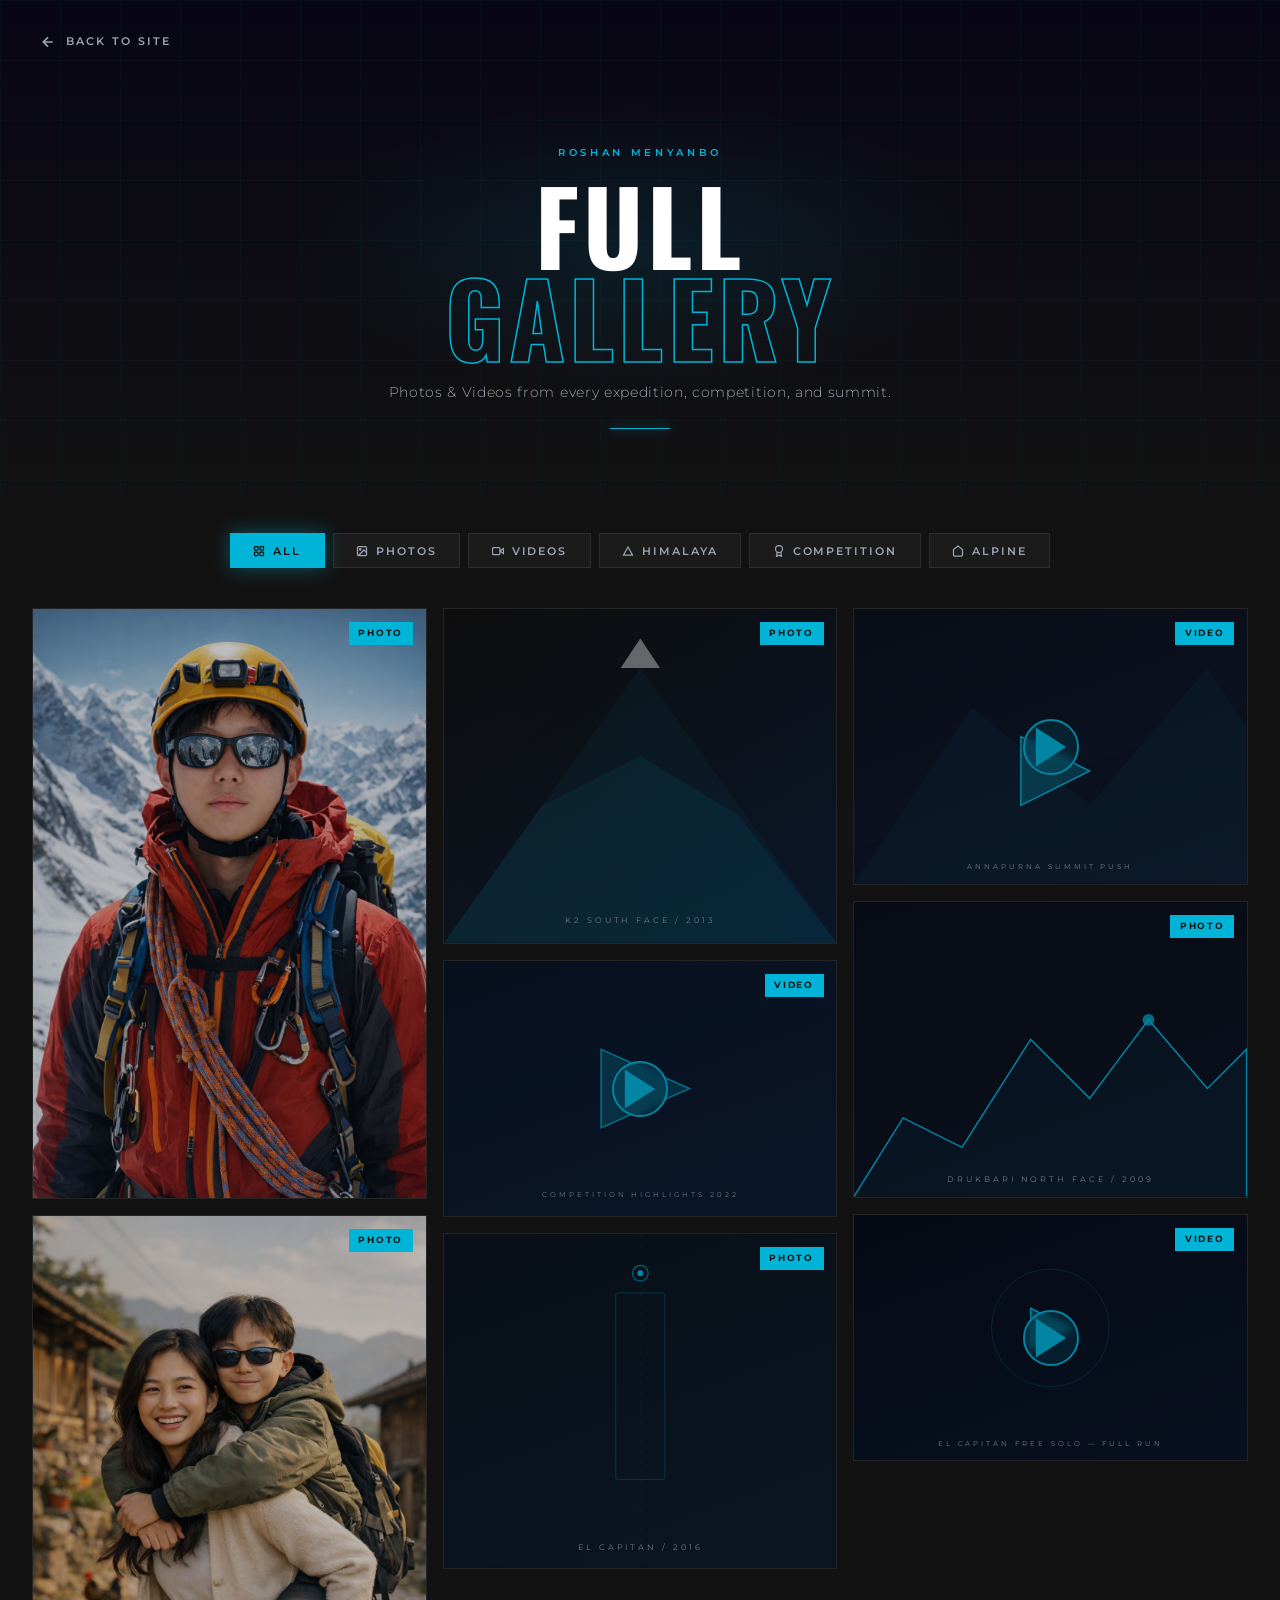
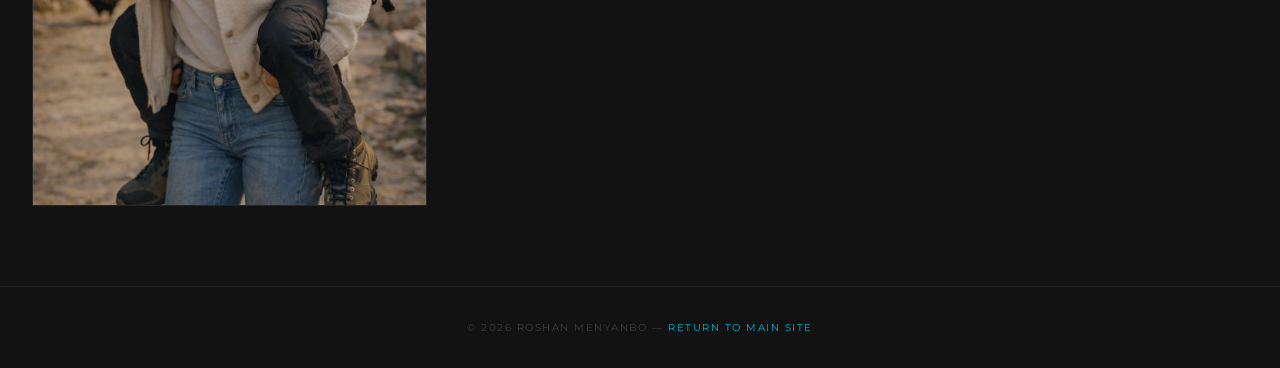
==== commit 7e593714: "Add files via upload" ====
--- a/gallery.html
+++ b/gallery.html
@@ -9,33 +9,54 @@
   <link href="https://fonts.googleapis.com/css2?family=Oswald:wght@300;400;500;600;700&family=Montserrat:ital,wght@0,300;0,400;0,500;0,600;1,300;1,400&display=swap" rel="stylesheet" />
   <link rel="stylesheet" href="style.css" />
   <style>
-    /* Page-level overrides — body already has bg from .gp-body */
     body { margin: 0; background: #121212; }
+    .gp-loading {
+      display: flex; flex-direction: column; align-items: center;
+      justify-content: center; padding: 5rem 2rem; grid-column: 1/-1;
+      color: #9BA4B0;
+    }
+    .gp-spinner {
+      width: 36px; height: 36px;
+      border: 2px solid rgba(255,255,255,0.08);
+      border-top-color: #00B4D8;
+      border-radius: 50%;
+      animation: gpSpin 0.8s linear infinite;
+      margin-bottom: 1.2rem;
+      box-shadow: 0 0 12px rgba(0,180,216,0.3);
+    }
+    @keyframes gpSpin { to { transform: rotate(360deg); } }
+    .gp-spinner-label {
+      font-family: 'Montserrat', sans-serif;
+      font-size: 0.65rem; font-weight: 600;
+      text-transform: uppercase; letter-spacing: 0.28em;
+      color: #9BA4B0;
+    }
+    .gp-error-state {
+      text-align: center; padding: 4rem 2rem; grid-column: 1/-1;
+      font-family: 'Montserrat', sans-serif;
+      font-size: 0.72rem; font-weight: 500;
+      text-transform: uppercase; letter-spacing: 0.18em;
+      color: rgba(224,85,85,0.7); line-height: 2;
+    }
   </style>
 </head>
 <body class="gp-body">
 
-  <!-- ========== HERO BAR ========== -->
+  <!-- HERO BAR -->
   <header class="gp-hero">
     <div class="gp-hero__bg"></div>
     <div class="gp-hero__glow"></div>
-
     <a href="index.html" class="gp-back">
-      <svg width="16" height="16" viewBox="0 0 24 24" fill="none" stroke="currentColor" stroke-width="2.5">
-        <path d="M19 12H5M12 5l-7 7 7 7"/>
-      </svg>
+      <svg width="16" height="16" viewBox="0 0 24 24" fill="none" stroke="currentColor" stroke-width="2.5"><path d="M19 12H5M12 5l-7 7 7 7"/></svg>
       Back to Site
     </a>
-
     <div class="gp-hero__eyebrow">Roshan Menyanbo</div>
-    <h1 class="gp-hero__title">
-      Full<span>Gallery</span>
-    </h1>
+    <h1 class="gp-hero__title">Full<span>Gallery</span></h1>
     <p class="gp-hero__sub">Photos &amp; Videos from every expedition, competition, and summit.</p>
     <div class="gp-divider"></div>
   </header>
 
-  <!-- ========== FILTER TABS ========== -->
+  <!-- FILTER TABS -->
   <div class="gp-filters">
     <button class="gp-filter-btn active" data-filter="all">
       <svg width="12" height="12" viewBox="0 0 24 24" fill="none" stroke="currentColor" stroke-width="2.5"><rect x="3" y="3" width="7" height="7" rx="1"/><rect x="14" y="3" width="7" height="7" rx="1"/><rect x="3" y="14" width="7" height="7" rx="1"/><rect x="14" y="14" width="7" height="7" rx="1"/></svg>
@@ -63,10 +84,9 @@
     </button>
   </div>
 
-  <!-- ========== MASONRY GRID ========== -->
+  <!-- MASONRY GRID -->
   <div class="gp-grid" id="gpGrid">
-
-    <!-- PHOTO 1 — Real image (tall) -->
+    <!-- Static placeholder items shown while Supabase loads -->
     <div class="gp-item" data-category="photo himalaya" data-title="High Altitude Portrait" data-sub="Himalayan Expedition, 2023">
       <img src="roshan_climb.jpg" alt="Roshan Menyanbo in full alpine gear, Himalayan backdrop" />
       <div class="gp-item__overlay"></div>
@@ -77,18 +97,41 @@
       </div>
     </div>
 
-    <!-- VIDEO 1 — Placeholder -->
+    <div class="gp-item" data-category="photo competition" data-title="The Legend — In Action" data-sub="Mountain Village, 2019">
+      <img src="roshan_piggyback.jpg" alt="Roshan riding a competitor in mountain village" />
+      <div class="gp-item__overlay"></div>
+      <div class="gp-item__tag">Photo</div>
+      <div class="gp-item__caption">
+        <span class="gp-item__caption-title">The Legend — In Action</span>
+        <span class="gp-item__caption-sub">Mountain Village, 2019</span>
+      </div>
+    </div>
+
+    <div class="gp-item" data-category="photo himalaya" data-title="K2 South Face" data-sub="Pakistan, 2013">
+      <svg viewBox="0 0 400 340" xmlns="http://www.w3.org/2000/svg">
+        <defs><linearGradient id="p3g" x1="0%" y1="0%" x2="100%" y2="100%"><stop offset="0%" style="stop-color:#121212"/><stop offset="100%" style="stop-color:#0a1628"/></linearGradient></defs>
+        <rect width="400" height="340" fill="url(#p3g)"/>
+        <polygon points="0,340 200,60 400,340" fill="#00B4D8" opacity="0.06"/>
+        <polygon points="0,340 100,200 200,150 300,210 400,340" fill="#00B4D8" opacity="0.1"/>
+        <polygon points="180,60 200,30 220,60" fill="white" opacity="0.5"/>
+        <text x="200" y="320" text-anchor="middle" fill="#9BA4B0" font-family="Montserrat,sans-serif" font-size="8" letter-spacing="3">K2 SOUTH FACE / 2013</text>
+      </svg>
+      <div class="gp-item__overlay"></div>
+      <div class="gp-item__tag">Photo</div>
+      <div class="gp-item__caption">
+        <span class="gp-item__caption-title">K2 South Face</span>
+        <span class="gp-item__caption-sub">Pakistan, 2013</span>
+      </div>
+    </div>
+
     <div class="gp-item gp-item--video" data-category="video competition" data-title="Competition Highlights" data-sub="IFSC Circuit, 2022">
       <svg viewBox="0 0 400 260" xmlns="http://www.w3.org/2000/svg">
         <rect width="400" height="260" fill="#0a1628"/>
-        <rect x="50" y="30" width="300" height="200" rx="4" fill="none" stroke="#00B4D8" stroke-width="0.8" opacity="0.3"/>
         <polygon points="160,90 160,170 250,130" fill="#00B4D8" opacity="0.25"/>
         <polygon points="160,90 160,170 250,130" fill="none" stroke="#00B4D8" stroke-width="1.5" opacity="0.8"/>
-        <text x="200" y="225" text-anchor="middle" fill="#9BA4B0" font-family="Montserrat,sans-serif" font-size="7" letter-spacing="3">COMPETITION HIGHLIGHTS 2022</text>
-      </svg>
-      <div class="gp-item__play">
-        <svg width="20" height="20" viewBox="0 0 24 24" fill="currentColor"><polygon points="5 3 19 12 5 21 5 3"/></svg>
-      </div>
+        <text x="200" y="240" text-anchor="middle" fill="#9BA4B0" font-family="Montserrat,sans-serif" font-size="7" letter-spacing="3">COMPETITION HIGHLIGHTS 2022</text>
+      </svg>
+      <div class="gp-item__play"><svg width="20" height="20" viewBox="0 0 24 24" fill="currentColor"><polygon points="5 3 19 12 5 21 5 3"/></svg></div>
       <div class="gp-item__overlay"></div>
       <div class="gp-item__tag">Video</div>
       <div class="gp-item__caption">
@@ -97,49 +140,32 @@
       </div>
     </div>
 
-    <!-- PHOTO 2 — Real image -->
-    <div class="gp-item" data-category="photo competition" data-title="The Legend — In Action" data-sub="Mountain Village, 2019">
-      <img src="roshan_piggyback.jpg" alt="Roshan riding a competitor in mountain village" />
+    <div class="gp-item" data-category="photo alpine" data-title="El Capitan Free Solo" data-sub="Yosemite, 2016">
+      <svg viewBox="0 0 400 340" xmlns="http://www.w3.org/2000/svg">
+        <rect width="400" height="340" fill="#0c1520"/>
+        <line x1="200" y1="0" x2="200" y2="340" stroke="#00B4D8" stroke-width="0.6" opacity="0.15" stroke-dasharray="4,6"/>
+        <rect x="175" y="60" width="50" height="190" rx="2" fill="none" stroke="#00B4D8" stroke-width="0.8" opacity="0.4"/>
+        <circle cx="200" cy="40" r="8" fill="none" stroke="#00B4D8" stroke-width="1.2" opacity="0.7"/>
+        <circle cx="200" cy="40" r="3" fill="#00B4D8"/>
+        <text x="200" y="322" text-anchor="middle" fill="#9BA4B0" font-family="Montserrat,sans-serif" font-size="8" letter-spacing="3">EL CAPITAN / 2016</text>
+      </svg>
       <div class="gp-item__overlay"></div>
       <div class="gp-item__tag">Photo</div>
       <div class="gp-item__caption">
-        <span class="gp-item__caption-title">The Legend — In Action</span>
-        <span class="gp-item__caption-sub">Mountain Village, 2019</span>
-      </div>
-    </div>
-
-    <!-- PHOTO 3 — SVG Placeholder -->
-    <div class="gp-item" data-category="photo himalaya" data-title="K2 South Face" data-sub="Pakistan, 2013">
-      <svg viewBox="0 0 400 500" xmlns="http://www.w3.org/2000/svg">
-        <defs><linearGradient id="p3g" x1="0%" y1="0%" x2="100%" y2="100%"><stop offset="0%" style="stop-color:#121212"/><stop offset="100%" style="stop-color:#0a1628"/></linearGradient></defs>
-        <rect width="400" height="500" fill="url(#p3g)"/>
-        <polygon points="0,500 200,80 400,500" fill="#00B4D8" opacity="0.06"/>
-        <polygon points="0,500 100,260 200,180 300,280 400,500" fill="#00B4D8" opacity="0.1"/>
-        <polygon points="180,80 200,40 220,80" fill="white" opacity="0.5"/>
-        <text x="200" y="475" text-anchor="middle" fill="#9BA4B0" font-family="Montserrat,sans-serif" font-size="8" letter-spacing="3">K2 SOUTH FACE / 2013</text>
-      </svg>
-      <div class="gp-item__overlay"></div>
-      <div class="gp-item__tag">Photo</div>
-      <div class="gp-item__caption">
-        <span class="gp-item__caption-title">K2 South Face</span>
-        <span class="gp-item__caption-sub">Pakistan, 2013</span>
-      </div>
-    </div>
-
-    <!-- VIDEO 2 — Placeholder -->
+        <span class="gp-item__caption-title">El Capitan Free Solo</span>
+        <span class="gp-item__caption-sub">Yosemite, 2016</span>
+      </div>
+    </div>
+
     <div class="gp-item gp-item--video" data-category="video himalaya" data-title="Annapurna Summit Push" data-sub="Documentary, 2023">
-      <svg viewBox="0 0 400 300" xmlns="http://www.w3.org/2000/svg">
-        <rect width="400" height="300" fill="#0d1220"/>
-        <polygon points="0,300 120,100 240,200 360,60 400,120 400,300" fill="#00B4D8" opacity="0.06"/>
-        <polygon points="120,100 140,70 160,100" fill="white" opacity="0.4"/>
-        <polygon points="340,60 360,30 380,60" fill="white" opacity="0.5"/>
+      <svg viewBox="0 0 400 280" xmlns="http://www.w3.org/2000/svg">
+        <rect width="400" height="280" fill="#0d1220"/>
+        <polygon points="0,280 120,100 240,200 360,60 400,120 400,280" fill="#00B4D8" opacity="0.06"/>
         <polygon points="170,130 170,200 240,165" fill="#00B4D8" opacity="0.3"/>
         <polygon points="170,130 170,200 240,165" fill="none" stroke="#00B4D8" stroke-width="1.5"/>
-        <text x="200" y="285" text-anchor="middle" fill="#9BA4B0" font-family="Montserrat,sans-serif" font-size="7" letter-spacing="3">ANNAPURNA SUMMIT PUSH</text>
-      </svg>
-      <div class="gp-item__play">
-        <svg width="20" height="20" viewBox="0 0 24 24" fill="currentColor"><polygon points="5 3 19 12 5 21 5 3"/></svg>
-      </div>
+        <text x="200" y="265" text-anchor="middle" fill="#9BA4B0" font-family="Montserrat,sans-serif" font-size="7" letter-spacing="3">ANNAPURNA SUMMIT PUSH</text>
+      </svg>
+      <div class="gp-item__play"><svg width="20" height="20" viewBox="0 0 24 24" fill="currentColor"><polygon points="5 3 19 12 5 21 5 3"/></svg></div>
       <div class="gp-item__overlay"></div>
       <div class="gp-item__tag">Video</div>
       <div class="gp-item__caption">
@@ -148,37 +174,30 @@
       </div>
     </div>
 
-    <!-- PHOTO 4 -->
-    <div class="gp-item" data-category="photo alpine" data-title="El Capitan Free Solo" data-sub="Yosemite, 2016">
-      <svg viewBox="0 0 400 350" xmlns="http://www.w3.org/2000/svg">
-        <rect width="400" height="350" fill="#0c1520"/>
-        <line x1="200" y1="0" x2="200" y2="350" stroke="#00B4D8" stroke-width="0.6" opacity="0.2" stroke-dasharray="4,6"/>
-        <rect x="175" y="60" width="50" height="180" rx="2" fill="none" stroke="#00B4D8" stroke-width="0.8" opacity="0.4"/>
-        <circle cx="200" cy="40" r="8" fill="none" stroke="#00B4D8" stroke-width="1.2" opacity="0.7"/>
-        <circle cx="200" cy="40" r="3" fill="#00B4D8"/>
-        <text x="200" y="330" text-anchor="middle" fill="#9BA4B0" font-family="Montserrat,sans-serif" font-size="8" letter-spacing="3">EL CAPITAN / 2016</text>
+    <div class="gp-item" data-category="photo alpine" data-title="Drukbari North Face" data-sub="Bhutan Himalayas, 2009">
+      <svg viewBox="0 0 400 300" xmlns="http://www.w3.org/2000/svg">
+        <rect width="400" height="300" fill="#0a0f1a"/>
+        <polyline points="0,300 50,220 110,250 180,140 240,200 300,120 360,190 400,150 400,300" stroke="#00B4D8" stroke-width="1.5" fill="rgba(0,180,216,0.05)"/>
+        <circle cx="300" cy="120" r="6" fill="#00B4D8" opacity="0.8"/>
+        <text x="200" y="285" text-anchor="middle" fill="#9BA4B0" font-family="Montserrat,sans-serif" font-size="8" letter-spacing="3">DRUKBARI NORTH FACE / 2009</text>
       </svg>
       <div class="gp-item__overlay"></div>
       <div class="gp-item__tag">Photo</div>
       <div class="gp-item__caption">
-        <span class="gp-item__caption-title">El Capitan Free Solo</span>
-        <span class="gp-item__caption-sub">Yosemite, 2016</span>
-      </div>
-    </div>
-
-    <!-- VIDEO 3 -->
-    <div class="gp-item gp-item--video" data-category="video alpine" data-title="El Capitan Free Solo — Full Run" data-sub="GoPro Footage, 2016">
+        <span class="gp-item__caption-title">Drukbari North Face</span>
+        <span class="gp-item__caption-sub">Bhutan Himalayas, 2009</span>
+      </div>
+    </div>
+
+    <div class="gp-item gp-item--video" data-category="video alpine" data-title="El Capitan — Full Run" data-sub="GoPro Footage, 2016">
       <svg viewBox="0 0 400 250" xmlns="http://www.w3.org/2000/svg">
         <rect width="400" height="250" fill="#080e1c"/>
         <circle cx="200" cy="115" r="60" fill="none" stroke="#00B4D8" stroke-width="0.8" opacity="0.25"/>
-        <circle cx="200" cy="115" r="35" fill="none" stroke="#00B4D8" stroke-width="1" opacity="0.4"/>
         <polygon points="180,95 180,135 220,115" fill="#00B4D8" opacity="0.35"/>
         <polygon points="180,95 180,135 220,115" fill="none" stroke="#00B4D8" stroke-width="1.5"/>
         <text x="200" y="235" text-anchor="middle" fill="#9BA4B0" font-family="Montserrat,sans-serif" font-size="7" letter-spacing="3">EL CAPITAN FREE SOLO — FULL RUN</text>
       </svg>
-      <div class="gp-item__play">
-        <svg width="20" height="20" viewBox="0 0 24 24" fill="currentColor"><polygon points="5 3 19 12 5 21 5 3"/></svg>
-      </div>
+      <div class="gp-item__play"><svg width="20" height="20" viewBox="0 0 24 24" fill="currentColor"><polygon points="5 3 19 12 5 21 5 3"/></svg></div>
       <div class="gp-item__overlay"></div>
       <div class="gp-item__tag">Video</div>
       <div class="gp-item__caption">
@@ -186,112 +205,8 @@
         <span class="gp-item__caption-sub">GoPro Footage, 2016</span>
       </div>
     </div>
-
-    <!-- PHOTO 5 -->
-    <div class="gp-item" data-category="photo himalaya" data-title="Base Camp Sunrise" data-sub="Annapurna, 2023">
-      <svg viewBox="0 0 400 420" xmlns="http://www.w3.org/2000/svg">
-        <defs>
-          <radialGradient id="sun" cx="50%" cy="40%" r="40%">
-            <stop offset="0%" style="stop-color:#00B4D8;stop-opacity:0.25"/>
-            <stop offset="100%" style="stop-color:#121212;stop-opacity:0"/>
-          </radialGradient>
-        </defs>
-        <rect width="400" height="420" fill="#0a1020"/>
-        <ellipse cx="200" cy="160" rx="200" ry="160" fill="url(#sun)"/>
-        <polygon points="0,420 80,240 160,310 240,190 320,270 400,200 400,420" fill="#0d1f38" opacity="0.9"/>
-        <polygon points="0,420 0,340 100,300 200,360 300,280 400,330 400,420" fill="#121212"/>
-        <text x="200" y="400" text-anchor="middle" fill="#9BA4B0" font-family="Montserrat,sans-serif" font-size="8" letter-spacing="3">BASE CAMP SUNRISE / ANNAPURNA</text>
-      </svg>
-      <div class="gp-item__overlay"></div>
-      <div class="gp-item__tag">Photo</div>
-      <div class="gp-item__caption">
-        <span class="gp-item__caption-title">Base Camp Sunrise</span>
-        <span class="gp-item__caption-sub">Annapurna, 2023</span>
-      </div>
-    </div>
-
-    <!-- VIDEO 4 -->
-    <div class="gp-item gp-item--video" data-category="video competition" data-title="Roshan vs The Ridge" data-sub="Red Bull Climbing, 2021">
-      <svg viewBox="0 0 400 280" xmlns="http://www.w3.org/2000/svg">
-        <rect width="400" height="280" fill="#0d0e1a"/>
-        <rect x="20" y="20" width="360" height="240" rx="3" fill="none" stroke="#00B4D8" stroke-width="0.6" opacity="0.2"/>
-        <text x="200" y="100" text-anchor="middle" fill="#00B4D8" font-family="Oswald,sans-serif" font-size="28" font-weight="700" opacity="0.12" letter-spacing="4">RED BULL</text>
-        <polygon points="165,115 165,175 235,145" fill="#00B4D8" opacity="0.3"/>
-        <polygon points="165,115 165,175 235,145" fill="none" stroke="#00B4D8" stroke-width="1.5"/>
-        <text x="200" y="262" text-anchor="middle" fill="#9BA4B0" font-family="Montserrat,sans-serif" font-size="7" letter-spacing="3">ROSHAN VS THE RIDGE / RED BULL 2021</text>
-      </svg>
-      <div class="gp-item__play">
-        <svg width="20" height="20" viewBox="0 0 24 24" fill="currentColor"><polygon points="5 3 19 12 5 21 5 3"/></svg>
-      </div>
-      <div class="gp-item__overlay"></div>
-      <div class="gp-item__tag">Video</div>
-      <div class="gp-item__caption">
-        <span class="gp-item__caption-title">Roshan vs The Ridge</span>
-        <span class="gp-item__caption-sub">Red Bull Climbing, 2021</span>
-      </div>
-    </div>
-
-    <!-- PHOTO 6 -->
-    <div class="gp-item" data-category="photo competition" data-title="Cerro Torre — West Face" data-sub="Patagonia, 2019">
-      <svg viewBox="0 0 400 380" xmlns="http://www.w3.org/2000/svg">
-        <rect width="400" height="380" fill="#0c1218"/>
-        <path d="M200,20 L260,200 L310,180 L340,260 L380,240 L400,380 L0,380 L20,280 L60,300 L90,200 L140,220 Z" fill="#0a1628" opacity="0.9"/>
-        <polyline points="200,20 185,80 200,60 215,80 200,20" fill="white" opacity="0.35"/>
-        <line x1="200" y1="20" x2="200" y2="380" stroke="#00B4D8" stroke-width="1" opacity="0.1" stroke-dasharray="3,8"/>
-        <text x="200" y="362" text-anchor="middle" fill="#9BA4B0" font-family="Montserrat,sans-serif" font-size="8" letter-spacing="3">CERRO TORRE / PATAGONIA</text>
-      </svg>
-      <div class="gp-item__overlay"></div>
-      <div class="gp-item__tag">Photo</div>
-      <div class="gp-item__caption">
-        <span class="gp-item__caption-title">Cerro Torre — West Face</span>
-        <span class="gp-item__caption-sub">Patagonia, 2019</span>
-      </div>
-    </div>
-
-    <!-- VIDEO 5 -->
-    <div class="gp-item gp-item--video" data-category="video himalaya" data-title="K2 — The Eight Thousander" data-sub="National Geographic, 2013">
-      <svg viewBox="0 0 400 260" xmlns="http://www.w3.org/2000/svg">
-        <rect width="400" height="260" fill="#060e1e"/>
-        <polygon points="0,260 140,60 200,110 260,40 400,260" fill="#0a1628" opacity="0.8"/>
-        <polygon points="120,60 140,30 160,60" fill="white" opacity="0.45"/>
-        <polygon points="240,40 260,10 280,40" fill="white" opacity="0.5"/>
-        <polygon points="175,140 175,200 235,170" fill="#00B4D8" opacity="0.3"/>
-        <polygon points="175,140 175,200 235,170" fill="none" stroke="#00B4D8" stroke-width="1.5"/>
-        <text x="200" y="248" text-anchor="middle" fill="#9BA4B0" font-family="Montserrat,sans-serif" font-size="7" letter-spacing="3">K2 — THE EIGHT THOUSANDER</text>
-      </svg>
-      <div class="gp-item__play">
-        <svg width="20" height="20" viewBox="0 0 24 24" fill="currentColor"><polygon points="5 3 19 12 5 21 5 3"/></svg>
-      </div>
-      <div class="gp-item__overlay"></div>
-      <div class="gp-item__tag">Video</div>
-      <div class="gp-item__caption">
-        <span class="gp-item__caption-title">K2 — The Eight Thousander</span>
-        <span class="gp-item__caption-sub">National Geographic, 2013</span>
-      </div>
-    </div>
-
-    <!-- PHOTO 7 -->
-    <div class="gp-item" data-category="photo alpine" data-title="Drukbari North Face" data-sub="Bhutan Himalayas, 2009">
-      <svg viewBox="0 0 400 310" xmlns="http://www.w3.org/2000/svg">
-        <rect width="400" height="310" fill="#0a0f1a"/>
-        <polyline points="0,310 50,220 110,250 180,140 240,200 300,120 360,190 400,150 400,310" stroke="#00B4D8" stroke-width="1.5" fill="rgba(0,180,216,0.05)"/>
-        <circle cx="300" cy="120" r="6" fill="#00B4D8" opacity="0.8"/>
-        <circle cx="300" cy="120" r="14" fill="none" stroke="#00B4D8" stroke-width="0.8" opacity="0.35"/>
-        <text x="200" y="295" text-anchor="middle" fill="#9BA4B0" font-family="Montserrat,sans-serif" font-size="8" letter-spacing="3">DRUKBARI NORTH FACE / 2009</text>
-      </svg>
-      <div class="gp-item__overlay"></div>
-      <div class="gp-item__tag">Photo</div>
-      <div class="gp-item__caption">
-        <span class="gp-item__caption-title">Drukbari North Face</span>
-        <span class="gp-item__caption-sub">Bhutan Himalayas, 2009</span>
-      </div>
-    </div>
-
   </div><!-- /gp-grid -->
 
-  <!-- LIGHTBOX (injected by JS) -->
-
-  <!-- FOOTER -->
   <footer class="gp-footer">
     <span>© 2026 Roshan Menyanbo — </span>
     <a href="index.html">Return to Main Site</a>
@@ -301,25 +216,80 @@
   (function () {
     "use strict";
 
-    /* ---- FILTER TABS ---- */
+    const SUPABASE_URL = "https://wypyrqfdwklsqeyvxnbz.supabase.co";
+    const SUPABASE_KEY = "eyJhbGciOiJIUzI1NiIsInR5cCI6IkpXVCJ9.eyJpc3MiOiJzdXBhYmFzZSIsInJlZiI6Ind5cHlycWZkd2tsc3FleXZ4bmJ6Iiwicm9sZSI6ImFub24iLCJpYXQiOjE3Nzg5MDY3OTIsImV4cCI6MjA5NDQ4Mjc5Mn0.YKBQHPZu1tA-KVjDqijjahqn6O74OaS4X6E0rl55BKQ";
+
+    /* ---- FETCH LIVE UPLOADS FROM SUPABASE & INJECT ---- */
+    async function loadSupabaseMedia() {
+      try {
+        const res = await fetch(
+          `${SUPABASE_URL}/rest/v1/media?select=*&order=uploaded_at.desc`,
+          { headers: { "apikey": SUPABASE_KEY, "Authorization": `Bearer ${SUPABASE_KEY}` } }
+        );
+        if (!res.ok) return;
+        const data = await res.json();
+        if (!data.length) return;
+
+        const grid = document.getElementById("gpGrid");
+
+        data.forEach(item => {
+          const isVideo = item.type === "video";
+          const card    = document.createElement("div");
+          card.className = `gp-item${isVideo ? " gp-item--video" : ""}`;
+          card.dataset.category = `${item.type} ${item.category}`;
+          card.dataset.title    = item.title;
+          card.dataset.sub      = item.sub || item.category;
+
+          if (isVideo) {
+            card.innerHTML = `
+              <video src="${item.file_url}" muted preload="metadata"
+                style="width:100%;display:block;aspect-ratio:4/3;object-fit:cover;"></video>
+              <div class="gp-item__play">
+                <svg width="20" height="20" viewBox="0 0 24 24" fill="currentColor">
+                  <polygon points="5 3 19 12 5 21 5 3"/>
+                </svg>
+              </div>
+              <div class="gp-item__overlay"></div>
+              <div class="gp-item__tag">Video</div>
+              <div class="gp-item__caption">
+                <span class="gp-item__caption-title">${item.title}</span>
+                <span class="gp-item__caption-sub">${item.sub || item.category}</span>
+              </div>`;
+          } else {
+            card.innerHTML = `
+              <img src="${item.file_url}" alt="${item.title}"
+                style="width:100%;display:block;aspect-ratio:4/3;object-fit:cover;" />
+              <div class="gp-item__overlay"></div>
+              <div class="gp-item__tag">Photo</div>
+              <div class="gp-item__caption">
+                <span class="gp-item__caption-title">${item.title}</span>
+                <span class="gp-item__caption-sub">${item.sub || item.category}</span>
+              </div>`;
+          }
+
+          // Prepend — newest admin uploads appear first
+          grid.insertBefore(card, grid.firstChild);
+        });
+      } catch (e) {
+        // Network error — static items still show
+      }
+    }
+
+    /* ---- FILTER ---- */
     const filterBtns = document.querySelectorAll(".gp-filter-btn");
-    const items      = document.querySelectorAll(".gp-item");
+
+    function applyFilter(filter) {
+      document.querySelectorAll(".gp-item").forEach(item => {
+        const cats = item.dataset.category || "";
+        item.classList.toggle("hidden", filter !== "all" && !cats.includes(filter));
+      });
+    }
 
     filterBtns.forEach(btn => {
       btn.addEventListener("click", () => {
         filterBtns.forEach(b => b.classList.remove("active"));
         btn.classList.add("active");
-
-        const filter = btn.dataset.filter;
-
-        items.forEach(item => {
-          const cats = item.dataset.category || "";
-          if (filter === "all" || cats.includes(filter)) {
-            item.classList.remove("hidden");
-          } else {
-            item.classList.add("hidden");
-          }
-        });
+        applyFilter(btn.dataset.filter);
       });
     });
 
@@ -334,98 +304,53 @@
     }
 
     function renderLightbox() {
-      // Remove existing
-      const existing = document.getElementById("gpLightbox");
-      if (existing) existing.remove();
+      const old = document.getElementById("gpLightbox");
+      if (old) old.remove();
 
       const item  = visibleItems[currentIndex];
       const title = item.dataset.title || "";
       const sub   = item.dataset.sub   || "";
-      const img   = item.querySelector("img");
+      const imgEl = item.querySelector("img");
+      const vidEl = item.querySelector("video");
       const isVid = item.classList.contains("gp-item--video");
 
       const box = document.createElement("div");
-      box.className = "gp-lightbox";
-      box.id = "gpLightbox";
-
-      // Close btn
+      box.className = "gp-lightbox"; box.id = "gpLightbox";
+
       const closeBtn = document.createElement("button");
-      closeBtn.className = "gp-lightbox__close";
-      closeBtn.innerHTML = "&#x2715;";
+      closeBtn.className = "gp-lightbox__close"; closeBtn.innerHTML = "&#x2715;";
       closeBtn.addEventListener("click", closeLightbox);
       box.appendChild(closeBtn);
 
-      // Media
-      if (img && !isVid) {
-        const media = document.createElement("img");
-        media.src = img.src;
-        media.alt = img.alt;
-        media.className = "gp-lightbox__media";
-        box.appendChild(media);
+      if (isVid && vidEl) {
+        const v = document.createElement("video");
+        v.src = vidEl.src; v.controls = true;
+        v.className = "gp-lightbox__media";
+        box.appendChild(v);
+      } else if (imgEl) {
+        const img = document.createElement("img");
+        img.src = imgEl.src; img.alt = imgEl.alt;
+        img.className = "gp-lightbox__media";
+        box.appendChild(img);
       } else {
-        // Video placeholder — show SVG clone with bigger play button
         const svgEl = item.querySelector("svg");
-        const wrap  = document.createElement("div");
-        wrap.style.cssText = `
-          position:relative; max-width:85vw;
-          border:1px solid rgba(0,180,216,0.3);
-          box-shadow:0 0 80px rgba(0,180,216,0.15);
-        `;
         if (svgEl) {
           const clone = svgEl.cloneNode(true);
-          clone.style.cssText = "display:block;width:100%;height:auto;max-height:65vh;";
-          wrap.appendChild(clone);
+          clone.style.cssText = "max-width:80vw;max-height:70vh;border:1px solid rgba(0,180,216,0.3);";
+          box.appendChild(clone);
         }
-        const playOverlay = document.createElement("div");
-        playOverlay.style.cssText = `
-          position:absolute;inset:0;
-          display:flex;align-items:center;justify-content:center;
-        `;
-        playOverlay.innerHTML = `
-          <div style="
-            width:72px;height:72px;border-radius:50%;
-            background:rgba(0,180,216,0.15);
-            border:2px solid #00B4D8;
-            display:flex;align-items:center;justify-content:center;
-            color:#00B4D8;
-            box-shadow:0 0 40px rgba(0,180,216,0.4);
-          ">
-            <svg width="26" height="26" viewBox="0 0 24 24" fill="currentColor">
-              <polygon points="5 3 19 12 5 21 5 3"/>
-            </svg>
-          </div>
-        `;
-        wrap.appendChild(playOverlay);
-        const notice = document.createElement("p");
-        notice.style.cssText = `
-          text-align:center;padding:0.8rem;
-          font-family:'Montserrat',sans-serif;font-size:0.65rem;
-          font-weight:600;letter-spacing:0.2em;text-transform:uppercase;
-          color:rgba(0,180,216,0.6);
-          background:rgba(8,6,22,0.9);
-          border-top:1px solid rgba(0,180,216,0.15);
-        `;
-        notice.textContent = "Video preview — full video available on YouTube";
-        wrap.appendChild(notice);
-        box.appendChild(wrap);
       }
 
-      // Meta
       const meta = document.createElement("div");
       meta.className = "gp-lightbox__meta";
-      meta.innerHTML = `
-        <div class="gp-lightbox__title">${title}</div>
-        <div class="gp-lightbox__sub">${sub}</div>
-      `;
+      meta.innerHTML = `<div class="gp-lightbox__title">${title}</div><div class="gp-lightbox__sub">${sub}</div>`;
       box.appendChild(meta);
 
-      // Hint
       const hint = document.createElement("p");
       hint.className = "gp-lightbox__hint";
-      hint.textContent = `${currentIndex + 1} / ${visibleItems.length} — Click outside or press Esc to close`;
+      hint.textContent = `${currentIndex + 1} / ${visibleItems.length} — Esc to close`;
       box.appendChild(hint);
 
-      // Prev/Next
       if (visibleItems.length > 1) {
         const prev = document.createElement("button");
         prev.className = "gp-lightbox__nav gp-lightbox__nav--prev";
@@ -440,9 +365,7 @@
         box.appendChild(next);
       }
 
-      // Click outside to close
       box.addEventListener("click", e => { if (e.target === box) closeLightbox(); });
-
       document.body.appendChild(box);
       document.body.style.overflow = "hidden";
     }
@@ -455,47 +378,46 @@
     function closeLightbox() {
       const box = document.getElementById("gpLightbox");
       if (!box) return;
-      box.style.opacity = "0";
-      box.style.transition = "opacity 0.25s ease";
+      box.style.opacity = "0"; box.style.transition = "opacity 0.25s ease";
       setTimeout(() => { box.remove(); document.body.style.overflow = ""; }, 260);
     }
 
-    // Keyboard nav
     document.addEventListener("keydown", e => {
-      const box = document.getElementById("gpLightbox");
-      if (!box) return;
-      if (e.key === "Escape")      closeLightbox();
-      if (e.key === "ArrowRight")  navigate(1);
-      if (e.key === "ArrowLeft")   navigate(-1);
+      if (!document.getElementById("gpLightbox")) return;
+      if (e.key === "Escape")     closeLightbox();
+      if (e.key === "ArrowRight") navigate(1);
+      if (e.key === "ArrowLeft")  navigate(-1);
     });
 
-    // Attach click to all items
-    items.forEach((item, idx) => {
-      item.addEventListener("click", () => {
-        const visible = Array.from(document.querySelectorAll(".gp-item:not(.hidden)"));
-        const visIdx  = visible.indexOf(item);
-        openLightbox(visIdx);
+    /* ---- SCROLL REVEAL + CLICK — runs AFTER supabase inject ---- */
+    function setup() {
+      const allItems = document.querySelectorAll(".gp-item");
+      const obs = new IntersectionObserver(
+        entries => entries.forEach(e => {
+          if (e.isIntersecting) {
+            e.target.style.opacity   = "1";
+            e.target.style.transform = "translateY(0)";
+            obs.unobserve(e.target);
+          }
+        }),
+        { threshold: 0.08, rootMargin: "0px 0px -40px 0px" }
+      );
+
+      allItems.forEach((item, i) => {
+        item.style.opacity    = "0";
+        item.style.transform  = "translateY(28px)";
+        item.style.transition = `opacity 0.7s cubic-bezier(0.16,1,0.3,1) ${(i % 6) * 0.06}s,
+                                  transform 0.7s cubic-bezier(0.16,1,0.3,1) ${(i % 6) * 0.06}s`;
+        item.addEventListener("click", () => {
+          const visible = Array.from(document.querySelectorAll(".gp-item:not(.hidden)"));
+          openLightbox(visible.indexOf(item));
+        });
+        obs.observe(item);
       });
-    });
-
-    /* ---- SCROLL REVEAL ---- */
-    const observer = new IntersectionObserver(
-      entries => entries.forEach(e => {
-        if (e.isIntersecting) {
-          e.target.style.opacity = "1";
-          e.target.style.transform = "translateY(0)";
-          observer.unobserve(e.target);
-        }
-      }),
-      { threshold: 0.08, rootMargin: "0px 0px -40px 0px" }
-    );
-
-    items.forEach((item, i) => {
-      item.style.opacity    = "0";
-      item.style.transform  = "translateY(28px)";
-      item.style.transition = `opacity 0.7s cubic-bezier(0.16,1,0.3,1) ${(i % 6) * 0.06}s, transform 0.7s cubic-bezier(0.16,1,0.3,1) ${(i % 6) * 0.06}s`;
-      observer.observe(item);
-    });
+    }
+
+    /* ---- INIT ---- */
+    loadSupabaseMedia().then(() => setup());
 
   })();
   </script>
